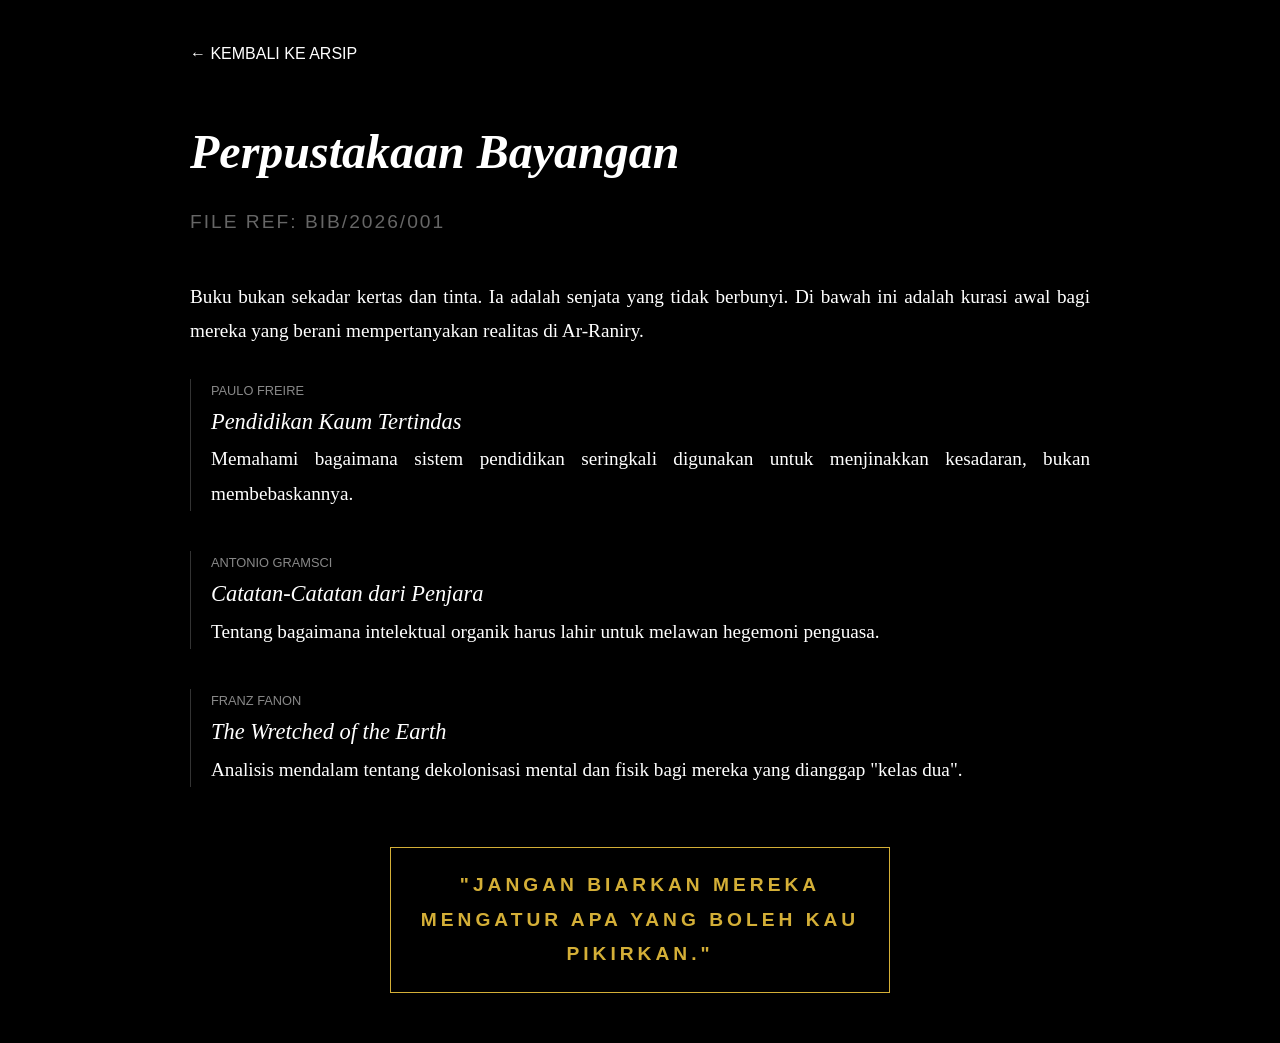
==== archive-literasi.html @ f1e21abf "Create archive-literasi.html" ====
<!DOCTYPE html>
<html lang="id">
<head>
    <meta charset="UTF-8">
    <meta name="viewport" content="width=device-width, initial-scale=1.0">
    <title>BIBLIOTEKA | Perpustakaan Bayangan</title>
    <link rel="stylesheet" href="style.css">
    <style>
        .book-list { margin-top: 30px; }
        .book-item {
            margin-bottom: 40px;
            padding-left: 20px;
            border-left: 1px solid #333;
        }
        .book-title { font-style: italic; font-size: 1.4rem; color: #fff; }
        .book-author { font-family: Arial; font-size: 0.8rem; color: #888; text-transform: uppercase; }
    </style>
</head>
<body>
    <div class="container">
        <header style="border:none; background:none; padding: 40px 0;">
            <a href="index.html" style="color:#fff; text-decoration:none; font-family:Arial;">← KEMBALI KE ARSIP</a>
        </header>

        <main class="text-block">
            <h1 style="font-style: italic; font-size: 3rem; margin-bottom: 10px;">Perpustakaan Bayangan</h1>
            <p style="color: #666; font-family: Arial; letter-spacing: 2px;">FILE REF: BIB/2026/001</p>
            
            <p style="margin-top: 40px;">Buku bukan sekadar kertas dan tinta. Ia adalah senjata yang tidak berbunyi. Di bawah ini adalah kurasi awal bagi mereka yang berani mempertanyakan realitas di Ar-Raniry.</p>

            <div class="book-list">
                <div class="book-item">
                    <p class="book-author">Paulo Freire</p>
                    <p class="book-title">Pendidikan Kaum Tertindas</p>
                    <p>Memahami bagaimana sistem pendidikan seringkali digunakan untuk menjinakkan kesadaran, bukan membebaskannya.</p>
                </div>

                <div class="book-item">
                    <p class="book-author">Antonio Gramsci</p>
                    <p class="book-title">Catatan-Catatan dari Penjara</p>
                    <p>Tentang bagaimana intelektual organik harus lahir untuk melawan hegemoni penguasa.</p>
                </div>

                <div class="book-item">
                    <p class="book-author">Franz Fanon</p>
                    <p class="book-title">The Wretched of the Earth</p>
                    <p>Analisis mendalam tentang dekolonisasi mental dan fisik bagi mereka yang dianggap "kelas dua".</p>
                </div>
            </div>

            <div class="secure-box" style="margin-top: 60px; border-color: #d4af37; color: #d4af37;">
                "JANGAN BIARKAN MEREKA MENGATUR APA YANG BOLEH KAU PIKIRKAN."
            </div>
        </main>
    </div>
</body>
</html>
---- style.css ----
/* --- Global Styles --- */
* {
    margin: 0;
    padding: 0;
    box-sizing: border-box;
}

body {
    font-family: 'Times New Roman', Times, serif;
    background-color: #000000;
    color: #ffffff;
    line-height: 1.8;
    scroll-behavior: smooth;
    -webkit-font-smoothing: antialiased;
}

.container {
    width: 85%;
    max-width: 900px;
    margin: 0 auto;
}

/* --- Navigation --- */
header {
    background: #000000;
    border-bottom: 1px solid #ffffff;
    padding: 20px 0;
    position: sticky;
    top: 0;
    z-index: 1000;
}

nav {
    display: flex;
    justify-content: space-between;
    align-items: center;
}

.logo-container {
    display: flex;
    align-items: center;
    gap: 15px;
}

.main-logo {
    height: 45px;
    filter: invert(1);
}

.logo-text {
    font-weight: bold;
    font-size: 0.9rem;
    letter-spacing: 2px;
    text-transform: uppercase;
    font-family: Arial, sans-serif;
}

.nav-links {
    display: flex;
    list-style: none;
    gap: 25px;
}

.nav-links a {
    text-decoration: none;
    color: #ffffff;
    font-size: 0.8rem;
    letter-spacing: 1px;
    text-transform: uppercase;
    font-family: Arial, sans-serif;
    transition: 0.3s;
}

.nav-links a:hover {
    opacity: 0.6;
}

/* --- Hero Section --- */
.hero {
    padding: 120px 0;
    text-align: center;
    border-bottom: 1px double #444;
}

.hero h1 {
    font-size: 3rem;
    font-weight: normal;
    font-style: italic;
    margin-bottom: 15px;
    letter-spacing: 2px;
}

.hero p {
    font-family: Arial, sans-serif;
    font-size: 0.9rem;
    letter-spacing: 5px;
    text-transform: uppercase;
    color: #888;
}

/* --- Content Sections --- */
.content {
    padding: 100px 0;
}

h2 {
    font-size: 1.6rem;
    text-transform: uppercase;
    letter-spacing: 5px;
    margin-bottom: 60px;
    text-align: center;
    font-family: Arial, sans-serif;
}

.text-block {
    text-align: justify;
    font-size: 1.2rem;
    margin-bottom: 50px;
}

.secure-box {
    border: 1px solid #ffffff;
    padding: 20px;
    text-align: center;
    margin: 40px auto;
    max-width: 500px;
    font-family: Arial, sans-serif;
    font-weight: bold;
    letter-spacing: 4px;
    background: transparent;
}

/* --- Log Aktivitas --- */
.log-item {
    padding: 25px 0;
    border-bottom: 1px solid #222;
    display: flex;
    gap: 40px;
    transition: 0.3s;
}

.log-item.priority {
    border-left: 3px solid #4a0000;
    padding-left: 25px;
    background: rgba(74, 0, 0, 0.1);
}

.date {
    font-family: Arial, sans-serif;
    font-size: 0.8rem;
    min-width: 130px;
    color: #666;
}

/* --- Arsitektur Kartu Arsip Interaktif --- */
.karya-grid {
    display: grid;
    grid-template-columns: 1fr 1fr;
    gap: 40px;
    margin-top: 50px;
    perspective: 1000px; /* Memberikan efek 3D saat kartu berinteraksi */
}

.karya-card {
    position: relative;
    background: linear-gradient(145deg, #0a0a0a, #000000);
    border: 1px solid #222;
    padding: 50px 35px;
    display: flex;
    flex-direction: column;
    text-decoration: none;
    cursor: pointer;
    transition: all 0.5s cubic-bezier(0.23, 1, 0.32, 1);
    overflow: hidden;
}

/* Efek Overlay Glitch Halus saat Hover */
.karya-card::before {
    content: "";
    position: absolute;
    top: 0;
    left: 0;
    width: 100%;
    height: 100%;
    background: repeating-linear-gradient(
        0deg,
        rgba(255, 255, 255, 0.03) 0px,
        rgba(255, 255, 255, 0.03) 1px,
        transparent 1px,
        transparent 2px
    );
    opacity: 0;
    transition: opacity 0.3s;
    pointer-events: none;
}

/* Nomor Seri Latar Belakang yang Bergerak */
.karya-card::after {
    content: "ARCHIVE";
    position: absolute;
    right: -20px;
    bottom: -10px;
    font-size: 5rem;
    font-family: Arial, sans-serif;
    font-weight: 900;
    color: rgba(255, 255, 255, 0.02);
    transform: rotate(-5deg);
    transition: all 0.6s ease;
    z-index: 0;
}

/* State Hover Utama */
.karya-card:hover {
    border-color: #555;
    background: #0d0d0d;
    transform: translateY(-15px) scale(1.02);
    box-shadow: 0 25px 50px rgba(0, 0, 0, 0.9);
}

.karya-card:hover::before {
    opacity: 1;
}

.karya-card:hover::after {
    color: rgba(255, 255, 255, 0.08);
    right: 10px;
    transform: rotate(0deg);
}

/* Tipografi di Dalam Kartu */
.karya-card span {
    position: relative;
    z-index: 2;
    font-family: 'Courier New', Courier, monospace;
    font-size: 0.7rem;
    color: #444;
    letter-spacing: 3px;
    text-transform: uppercase;
    display: block;
    margin-bottom: 15px;
    transition: color 0.3s;
}

.karya-card h3 {
    position: relative;
    z-index: 2;
    font-size: 1.7rem;
    font-weight: normal;
    color: #fff;
    margin-bottom: 20px;
    text-decoration: none;
    line-height: 1.2;
    transition: transform 0.3s;
}

.karya-card:hover h3 {
    transform: translateX(5px);
}

.karya-card p {
    position: relative;
    z-index: 2;
    font-size: 0.95rem;
    color: #777;
    line-height: 1.6;
    margin-bottom: 35px;
    transition: color 0.3s;
}

.karya-card:hover p {
    color: #aaa;
}

/* Tombol Akses Dokumen */
.btn-link {
    position: relative;
    z-index: 2;
    align-self: flex-start;
    padding: 12px 28px;
    font-family: Arial, sans-serif;
    font-size: 0.7rem;
    font-weight: bold;
    color: #fff;
    border: 1px solid #333;
    text-transform: uppercase;
    letter-spacing: 2px;
    transition: all 0.4s;
    background: transparent;
}

.karya-card:hover .btn-link {
    background: #fff;
    color: #000;
    border-color: #fff;
    letter-spacing: 4px; /* Memberikan efek ekspansi saat hover */
}

/* Highlight Khusus Dokumen Merah (Urgensi) */
.karya-card.highlight-urgent {
    border-left: 4px solid #4a0000;
}

.karya-card.highlight-urgent:hover {
    border-left: 4px solid #ff0000;
    box-shadow: -15px 25px 50px rgba(255, 0, 0, 0.05);
}

.karya-card.highlight-urgent .btn-link {
    border-color: #4a0000;
}

.karya-card.highlight-urgent:hover .btn-link {
    background: #ff0000;
    border-color: #ff0000;
    color: #fff;
}

/* Penyesuaian Mobile */
@media (max-width: 768px) {
    .karya-grid {
        grid-template-columns: 1fr;
        gap: 25px;
    }
    .karya-card {
        padding: 40px 25px;
    }
}
/* Gaya Khusus Dokumen Urgen */
.karya-card.highlight-urgent {
    border-left: 5px solid #4a0000;
}

.karya-card.highlight-urgent:hover {
    border-left: 5px solid #ff0000;
    box-shadow: -10px 10px 40px rgba(255, 0, 0, 0.05);
}

.karya-card.highlight-urgent:hover .btn-link {
    background: #ff0000;
    border-color: #ff0000;
    color: #ffffff;
}

/* --- Kontak & Footer --- */
.instruction-box {
    border: 1px solid #ffffff;
    padding: 40px;
    margin: 40px 0;
    line-height: 1.6;
}

.warning-text {
    font-family: Arial, sans-serif;
    font-weight: bold;
    letter-spacing: 2px;
    margin-bottom: 15px;
    display: block;
}

.protocol ul {
    list-style-type: square;
    padding-left: 20px;
    margin-top: 20px;
}

.motto {
    margin-top: 80px;
    font-size: 1.3rem;
    text-align: center;
    font-style: italic;
    color: #666;
}

footer {
    padding: 80px 0;
    border-top: 1px solid #222;
    text-align: center;
    font-family: Arial, sans-serif;
    font-size: 0.7rem;
    color: #444;
    letter-spacing: 2px;
}

/* --- Mobile View --- */
@media (max-width: 768px) {
    .container { width: 90%; }
    .karya-grid { grid-template-columns: 1fr; }
    .log-item { flex-direction: column; gap: 10px; }
    .hero h1 { font-size: 2rem; }
    nav { flex-direction: column; gap: 25px; }
    .logo-text { font-size: 0.7rem; text-align: center; }
    .secure-box { width: 100%; letter-spacing: 2px; }
}
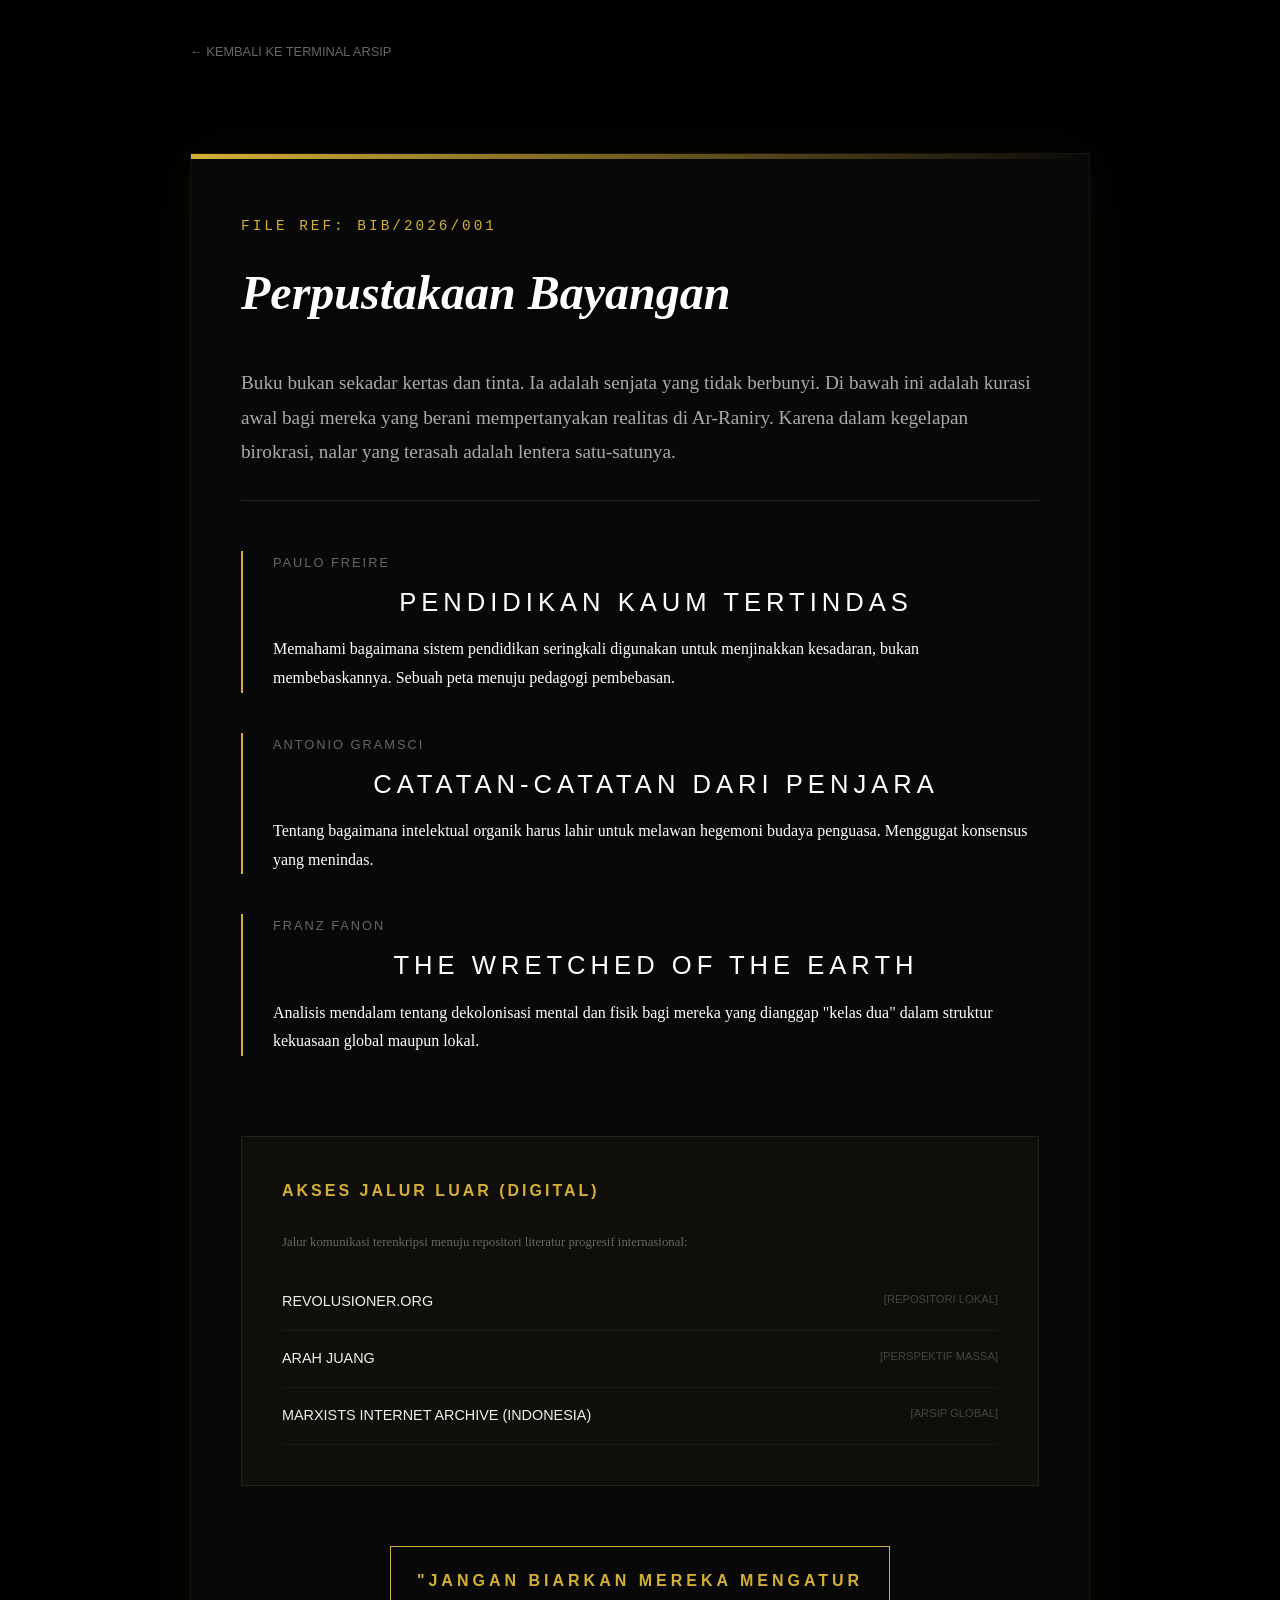
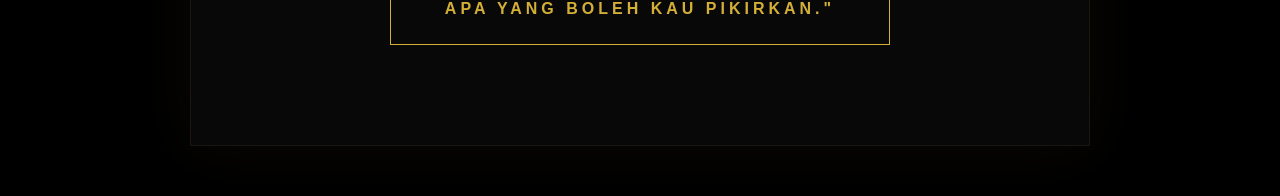
==== commit 4a27c18e: "Update archive-literasi.html" ====
--- a/archive-literasi.html
+++ b/archive-literasi.html
@@ -3,55 +3,203 @@
 <head>
     <meta charset="UTF-8">
     <meta name="viewport" content="width=device-width, initial-scale=1.0">
-    <title>BIBLIOTEKA | Perpustakaan Bayangan</title>
+    <title>BIBLIOTEKA | Perpustakaan Bayangan PARI</title>
     <link rel="stylesheet" href="style.css">
     <style>
-        .book-list { margin-top: 30px; }
-        .book-item {
-            margin-bottom: 40px;
-            padding-left: 20px;
-            border-left: 1px solid #333;
-        }
-        .book-title { font-style: italic; font-size: 1.4rem; color: #fff; }
-        .book-author { font-family: Arial; font-size: 0.8rem; color: #888; text-transform: uppercase; }
+        /* Estetika Perpustakaan Bayangan */
+        .biblioteka-container {
+            background-color: #080808;
+            border: 1px solid #1a1510;
+            padding: 60px 50px;
+            margin: 50px auto;
+            max-width: 900px;
+            box-shadow: 0 0 60px rgba(212, 175, 55, 0.05);
+            position: relative;
+        }
+
+        .biblioteka-container::before {
+            content: "";
+            position: absolute;
+            top: 0; left: 0; width: 100%; height: 5px;
+            background: linear-gradient(90deg, #d4af37, transparent);
+        }
+
+        .ref-code {
+            font-family: 'Courier New', Courier, monospace;
+            color: #d4af37;
+            letter-spacing: 3px;
+            font-size: 0.9rem;
+            margin-bottom: 10px;
+            display: block;
+        }
+
+        h1.gold-title {
+            font-family: 'Times New Roman', serif;
+            font-size: 3rem;
+            font-style: italic;
+            color: #fff;
+            margin-bottom: 30px;
+            text-shadow: 2px 2px 4px rgba(0,0,0,0.5);
+        }
+
+        .intro-text {
+            font-size: 1.2rem;
+            color: #aaa;
+            line-height: 1.8;
+            margin-bottom: 50px;
+            border-bottom: 1px solid #222;
+            padding-bottom: 30px;
+        }
+
+        /* Daftar Buku */
+        .book-grid {
+            display: grid;
+            grid-template-columns: 1fr;
+            gap: 40px;
+            margin-bottom: 60px;
+        }
+
+        .book-entry {
+            padding-left: 30px;
+            border-left: 2px solid #d4af37;
+            transition: 0.3s;
+        }
+
+        .book-entry:hover {
+            border-left: 2px solid #fff;
+            transform: translateX(10px);
+        }
+
+        .author {
+            font-family: Arial, sans-serif;
+            font-size: 0.8rem;
+            text-transform: uppercase;
+            letter-spacing: 2px;
+            color: #666;
+            margin-bottom: 5px;
+        }
+
+        .book-title {
+            font-size: 1.6rem;
+            color: #fff;
+            margin-bottom: 10px;
+            font-weight: normal;
+        }
+
+        /* Seksi Tautan Eksternal */
+        .external-links {
+            background: rgba(212, 175, 55, 0.03);
+            border: 1px solid #222;
+            padding: 40px;
+            margin-top: 80px;
+        }
+
+        .external-links h3 {
+            font-family: Arial, sans-serif;
+            font-size: 1rem;
+            letter-spacing: 3px;
+            text-transform: uppercase;
+            margin-bottom: 25px;
+            color: #d4af37;
+        }
+
+        .link-item {
+            display: block;
+            color: #eee;
+            text-decoration: none;
+            padding: 15px 0;
+            border-bottom: 1px solid #1a1a1a;
+            font-family: Arial, sans-serif;
+            font-size: 0.9rem;
+            transition: 0.3s;
+        }
+
+        .link-item:hover {
+            color: #d4af37;
+            padding-left: 15px;
+        }
+
+        .link-item span {
+            float: right;
+            color: #444;
+            font-size: 0.7rem;
+        }
+
+        .back-btn {
+            display: inline-block;
+            margin: 40px 0;
+            color: #666;
+            text-decoration: none;
+            font-family: Arial;
+            font-size: 0.8rem;
+            transition: 0.3s;
+        }
+
+        .back-btn:hover { color: #fff; }
+
+        @media (max-width: 768px) {
+            .biblioteka-container { padding: 30px 20px; }
+            h1.gold-title { font-size: 2rem; }
+        }
     </style>
 </head>
 <body>
+
     <div class="container">
-        <header style="border:none; background:none; padding: 40px 0;">
-            <a href="index.html" style="color:#fff; text-decoration:none; font-family:Arial;">← KEMBALI KE ARSIP</a>
-        </header>
-
-        <main class="text-block">
-            <h1 style="font-style: italic; font-size: 3rem; margin-bottom: 10px;">Perpustakaan Bayangan</h1>
-            <p style="color: #666; font-family: Arial; letter-spacing: 2px;">FILE REF: BIB/2026/001</p>
-            
-            <p style="margin-top: 40px;">Buku bukan sekadar kertas dan tinta. Ia adalah senjata yang tidak berbunyi. Di bawah ini adalah kurasi awal bagi mereka yang berani mempertanyakan realitas di Ar-Raniry.</p>
-
-            <div class="book-list">
-                <div class="book-item">
-                    <p class="book-author">Paulo Freire</p>
-                    <p class="book-title">Pendidikan Kaum Tertindas</p>
-                    <p>Memahami bagaimana sistem pendidikan seringkali digunakan untuk menjinakkan kesadaran, bukan membebaskannya.</p>
+        <a href="index.html" class="back-btn">← KEMBALI KE TERMINAL ARSIP</a>
+
+        <main class="biblioteka-container">
+            <span class="ref-code">FILE REF: BIB/2026/001</span>
+            <h1 class="gold-title">Perpustakaan Bayangan</h1>
+
+            <p class="intro-text">
+                Buku bukan sekadar kertas dan tinta. Ia adalah senjata yang tidak berbunyi. Di bawah ini adalah kurasi awal bagi mereka yang berani mempertanyakan realitas di Ar-Raniry. Karena dalam kegelapan birokrasi, nalar yang terasah adalah lentera satu-satunya.
+            </p>
+
+            <div class="book-grid">
+                <div class="book-entry">
+                    <p class="author">Paulo Freire</p>
+                    <h2 class="book-title">Pendidikan Kaum Tertindas</h2>
+                    <p>Memahami bagaimana sistem pendidikan seringkali digunakan untuk menjinakkan kesadaran, bukan membebaskannya. Sebuah peta menuju pedagogi pembebasan.</p>
                 </div>
 
-                <div class="book-item">
-                    <p class="book-author">Antonio Gramsci</p>
-                    <p class="book-title">Catatan-Catatan dari Penjara</p>
-                    <p>Tentang bagaimana intelektual organik harus lahir untuk melawan hegemoni penguasa.</p>
+                <div class="book-entry">
+                    <p class="author">Antonio Gramsci</p>
+                    <h2 class="book-title">Catatan-Catatan dari Penjara</h2>
+                    <p>Tentang bagaimana intelektual organik harus lahir untuk melawan hegemoni budaya penguasa. Menggugat konsensus yang menindas.</p>
                 </div>
 
-                <div class="book-item">
-                    <p class="book-author">Franz Fanon</p>
-                    <p class="book-title">The Wretched of the Earth</p>
-                    <p>Analisis mendalam tentang dekolonisasi mental dan fisik bagi mereka yang dianggap "kelas dua".</p>
+                <div class="book-entry">
+                    <p class="author">Franz Fanon</p>
+                    <h2 class="book-title">The Wretched of the Earth</h2>
+                    <p>Analisis mendalam tentang dekolonisasi mental dan fisik bagi mereka yang dianggap "kelas dua" dalam struktur kekuasaan global maupun lokal.</p>
                 </div>
             </div>
+
+            <section class="external-links">
+                <h3>Akses Jalur Luar (Digital)</h3>
+                <p style="font-size: 0.8rem; color: #666; margin-bottom: 20px;">
+                    Jalur komunikasi terenkripsi menuju repositori literatur progresif internasional:
+                </p>
+                
+                <a href="https://revolusioner.org/" target="_blank" class="link-item">
+                    REVOLUSIONER.ORG <span>[REPOSITORI LOKAL]</span>
+                </a>
+                
+                <a href="https://www.arahjuang.com/" target="_blank" class="link-item">
+                    ARAH JUANG <span>[PERSPEKTIF MASSA]</span>
+                </a>
+                
+                <a href="https://www.marxists.org/indonesia/" target="_blank" class="link-item">
+                    MARXISTS INTERNET ARCHIVE (INDONESIA) <span>[ARSIP GLOBAL]</span>
+                </a>
+            </section>
 
             <div class="secure-box" style="margin-top: 60px; border-color: #d4af37; color: #d4af37;">
                 "JANGAN BIARKAN MEREKA MENGATUR APA YANG BOLEH KAU PIKIRKAN."
             </div>
         </main>
     </div>
+
 </body>
 </html>
--- a/style.css
+++ b/style.css
@@ -391,3 +391,40 @@
     .logo-text { font-size: 0.7rem; text-align: center; }
     .secure-box { width: 100%; letter-spacing: 2px; }
 }
+/* Gaya Khusus: Protokol Nalar Otonom (Efek Jaringan) */
+.karya-card.autonomous-net {
+    border: 1px dashed #444;
+}
+
+.karya-card.autonomous-net::before {
+    content: "";
+    position: absolute;
+    top: 0; left: 0; width: 100%; height: 100%;
+    background-image: radial-gradient(#222 1px, transparent 1px);
+    background-size: 15px 15px;
+    opacity: 0.3;
+    z-index: 0;
+}
+
+.karya-card.autonomous-net:hover {
+    border: 1px dashed #fff;
+}
+
+.karya-card.autonomous-net::after {
+    content: "NETWORK";
+}
+
+/* Gaya Khusus: Perpustakaan Bayangan (Efek Klasik/Sepia) */
+.karya-card.biblioteka-style:hover {
+    background: linear-gradient(to bottom, #0a0a0a, #1a1510);
+    border-color: #d4af37; /* Warna emas redup */
+}
+
+.karya-card.biblioteka-style:hover h3 {
+    color: #d4af37;
+    text-decoration-color: #d4af37;
+}
+
+.karya-card.biblioteka-style::after {
+    content: "READ";
+}
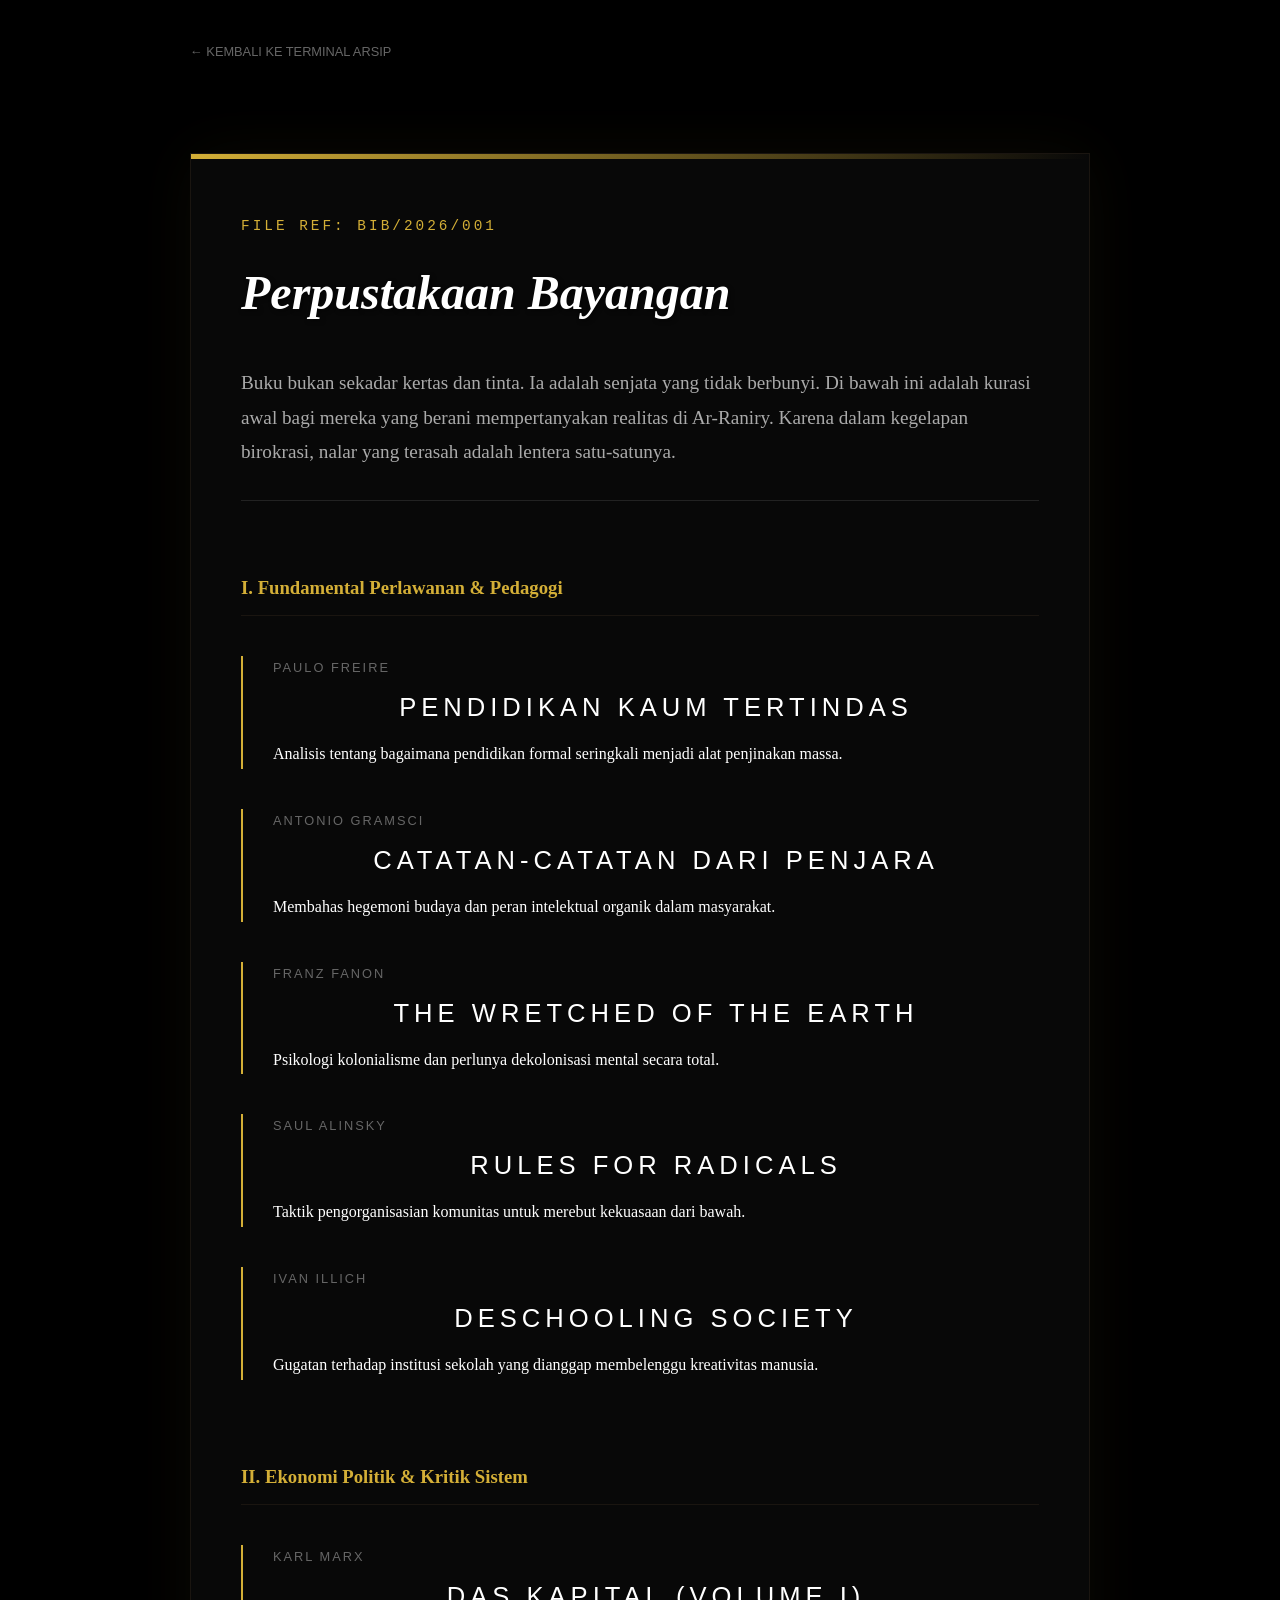
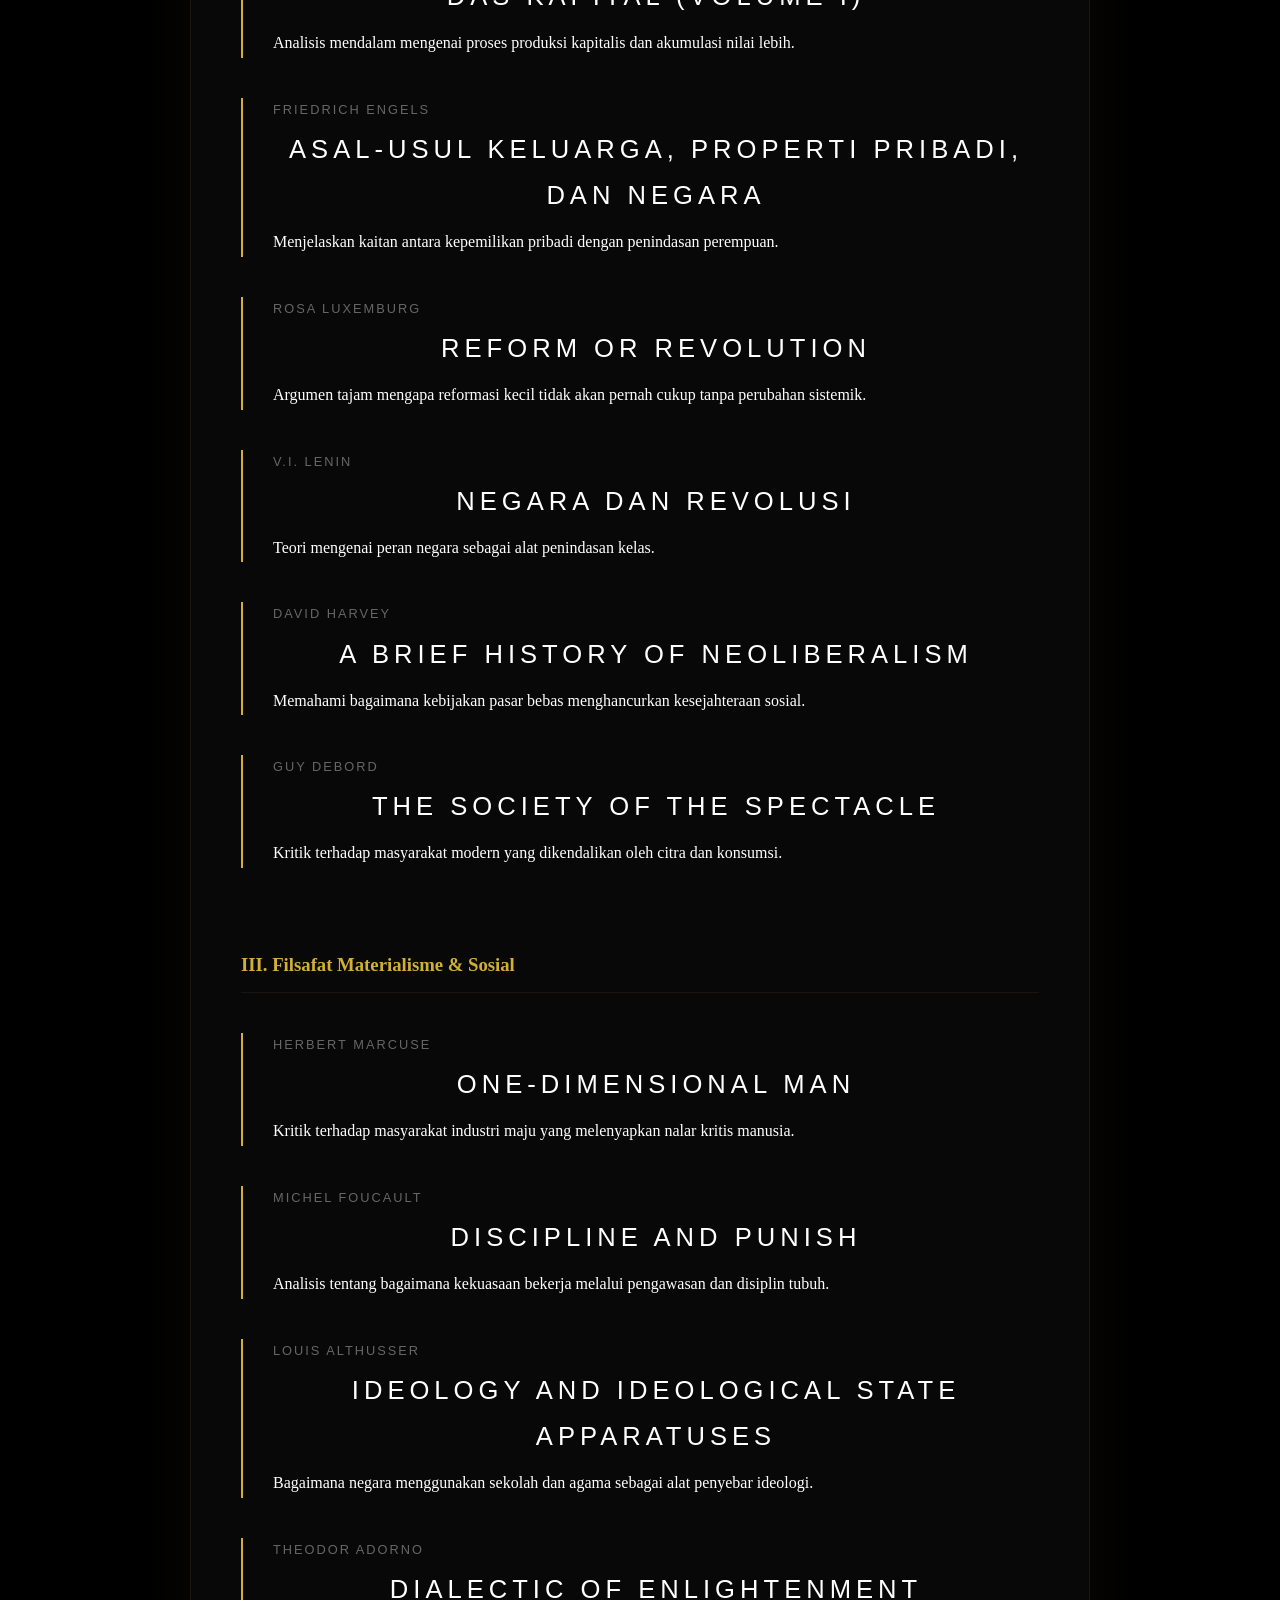
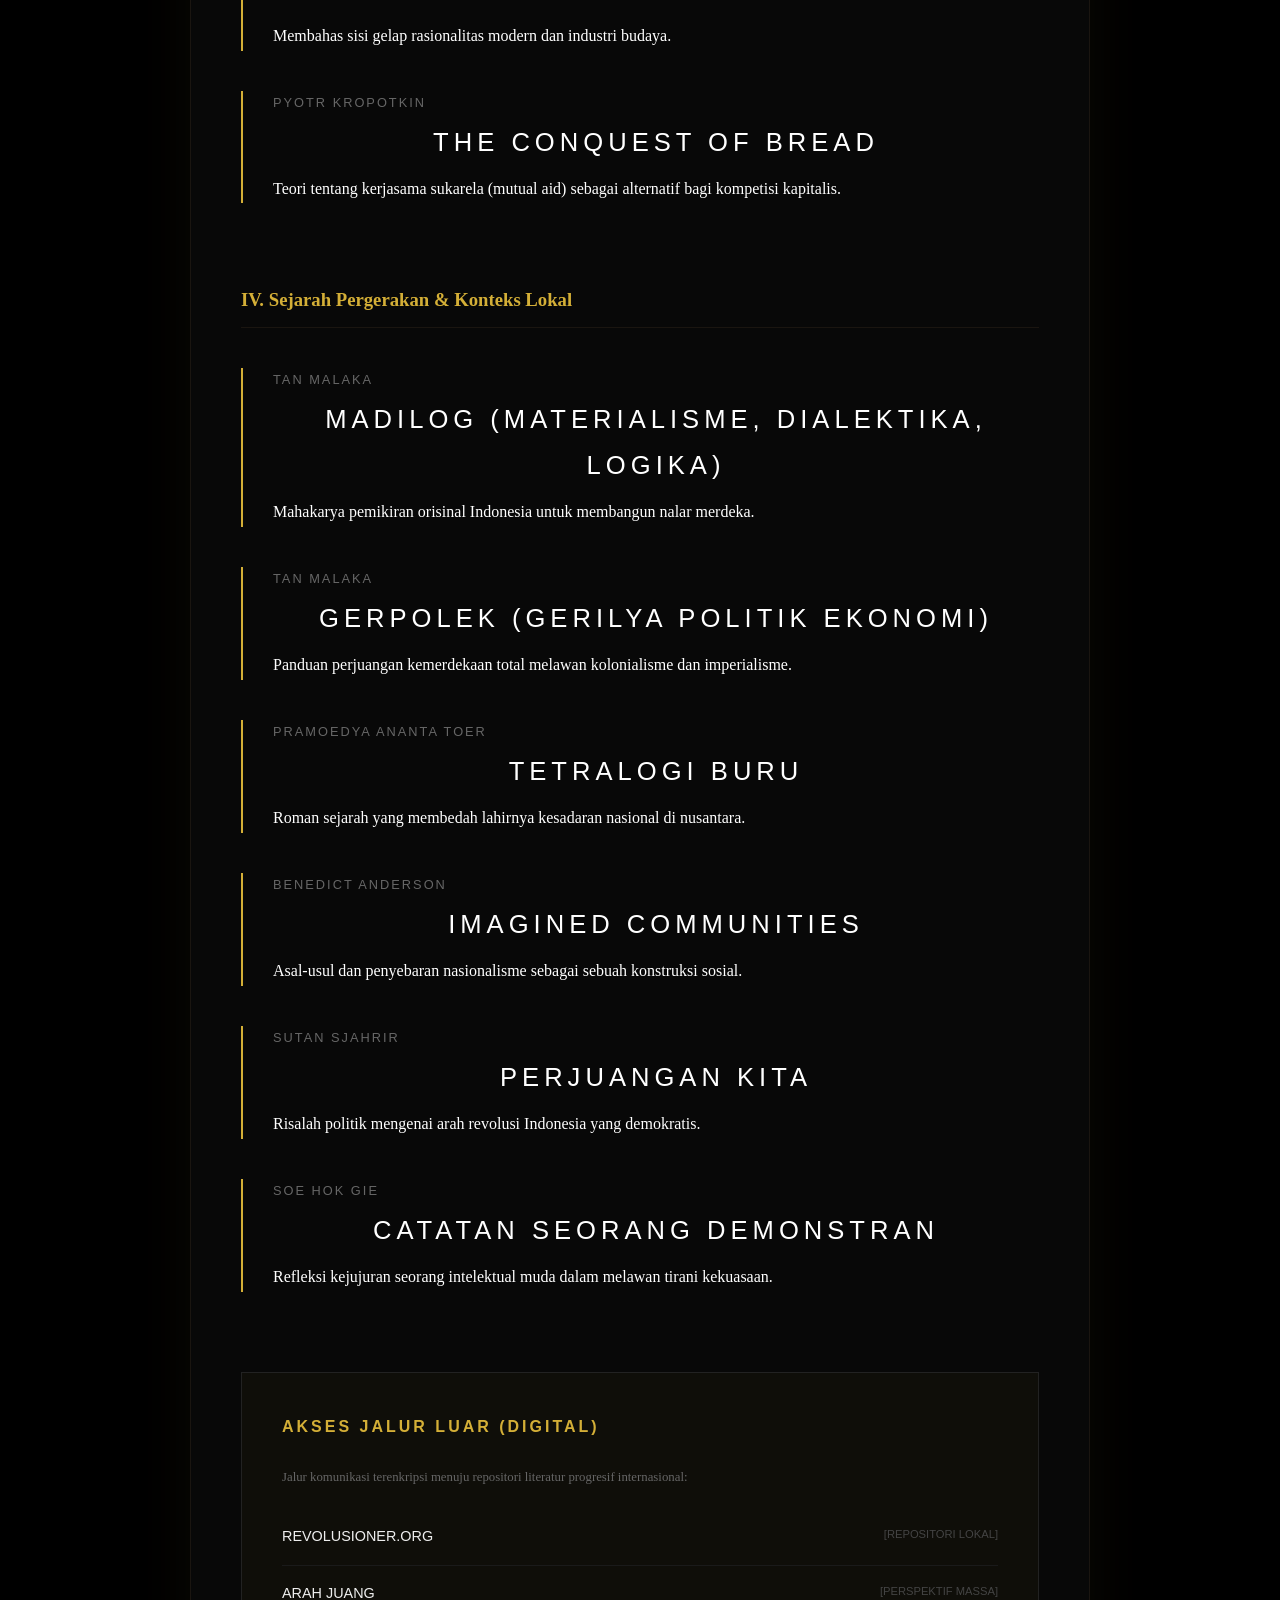
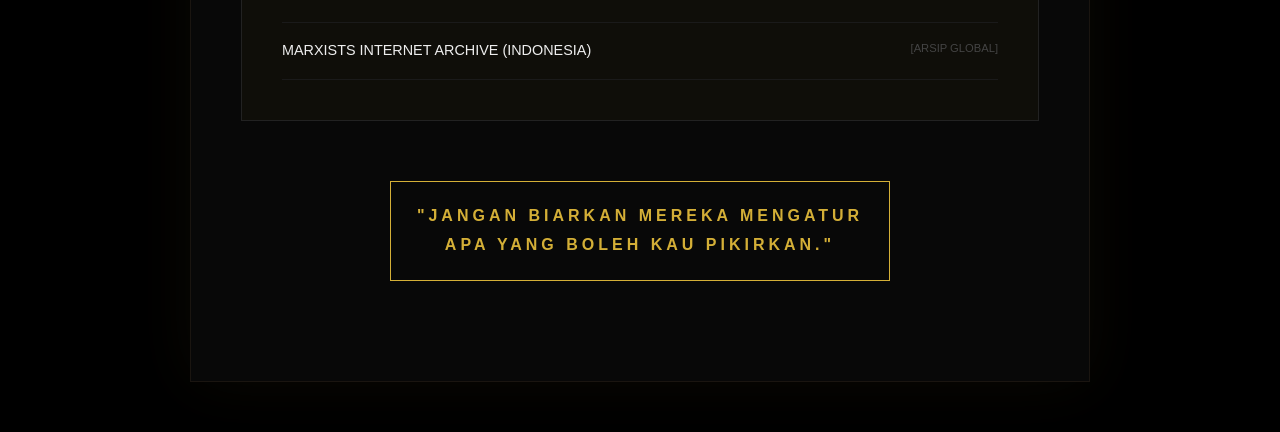
==== commit 9b24f4c0: "Update archive-literasi.html" ====
--- a/archive-literasi.html
+++ b/archive-literasi.html
@@ -156,25 +156,147 @@
                 Buku bukan sekadar kertas dan tinta. Ia adalah senjata yang tidak berbunyi. Di bawah ini adalah kurasi awal bagi mereka yang berani mempertanyakan realitas di Ar-Raniry. Karena dalam kegelapan birokrasi, nalar yang terasah adalah lentera satu-satunya.
             </p>
 
-            <div class="book-grid">
-                <div class="book-entry">
-                    <p class="author">Paulo Freire</p>
-                    <h2 class="book-title">Pendidikan Kaum Tertindas</h2>
-                    <p>Memahami bagaimana sistem pendidikan seringkali digunakan untuk menjinakkan kesadaran, bukan membebaskannya. Sebuah peta menuju pedagogi pembebasan.</p>
-                </div>
-
-                <div class="book-entry">
-                    <p class="author">Antonio Gramsci</p>
-                    <h2 class="book-title">Catatan-Catatan dari Penjara</h2>
-                    <p>Tentang bagaimana intelektual organik harus lahir untuk melawan hegemoni budaya penguasa. Menggugat konsensus yang menindas.</p>
-                </div>
-
-                <div class="book-entry">
-                    <p class="author">Franz Fanon</p>
-                    <h2 class="book-title">The Wretched of the Earth</h2>
-                    <p>Analisis mendalam tentang dekolonisasi mental dan fisik bagi mereka yang dianggap "kelas dua" dalam struktur kekuasaan global maupun lokal.</p>
-                </div>
-            </div>
+           <div class="book-grid">
+    <h3 style="color: #d4af37; border-bottom: 1px solid #1a1510; padding-bottom: 10px; margin-top: 20px;">I. Fundamental Perlawanan & Pedagogi</h3>
+    
+    <div class="book-entry">
+        <p class="author">Paulo Freire</p>
+        <h2 class="book-title">Pendidikan Kaum Tertindas</h2>
+        <p>Analisis tentang bagaimana pendidikan formal seringkali menjadi alat penjinakan massa.</p>
+    </div>
+
+    <div class="book-entry">
+        <p class="author">Antonio Gramsci</p>
+        <h2 class="book-title">Catatan-Catatan dari Penjara</h2>
+        <p>Membahas hegemoni budaya dan peran intelektual organik dalam masyarakat.</p>
+    </div>
+
+    <div class="book-entry">
+        <p class="author">Franz Fanon</p>
+        <h2 class="book-title">The Wretched of the Earth</h2>
+        <p>Psikologi kolonialisme dan perlunya dekolonisasi mental secara total.</p>
+    </div>
+
+    <div class="book-entry">
+        <p class="author">Saul Alinsky</p>
+        <h2 class="book-title">Rules for Radicals</h2>
+        <p>Taktik pengorganisasian komunitas untuk merebut kekuasaan dari bawah.</p>
+    </div>
+
+    <div class="book-entry">
+        <p class="author">Ivan Illich</p>
+        <h2 class="book-title">Deschooling Society</h2>
+        <p>Gugatan terhadap institusi sekolah yang dianggap membelenggu kreativitas manusia.</p>
+    </div>
+
+    <h3 style="color: #d4af37; border-bottom: 1px solid #1a1510; padding-bottom: 10px; margin-top: 40px;">II. Ekonomi Politik & Kritik Sistem</h3>
+
+    <div class="book-entry">
+        <p class="author">Karl Marx</p>
+        <h2 class="book-title">Das Kapital (Volume I)</h2>
+        <p>Analisis mendalam mengenai proses produksi kapitalis dan akumulasi nilai lebih.</p>
+    </div>
+
+    <div class="book-entry">
+        <p class="author">Friedrich Engels</p>
+        <h2 class="book-title">Asal-usul Keluarga, Properti Pribadi, dan Negara</h2>
+        <p>Menjelaskan kaitan antara kepemilikan pribadi dengan penindasan perempuan.</p>
+    </div>
+
+    <div class="book-entry">
+        <p class="author">Rosa Luxemburg</p>
+        <h2 class="book-title">Reform or Revolution</h2>
+        <p>Argumen tajam mengapa reformasi kecil tidak akan pernah cukup tanpa perubahan sistemik.</p>
+    </div>
+
+    <div class="book-entry">
+        <p class="author">V.I. Lenin</p>
+        <h2 class="book-title">Negara dan Revolusi</h2>
+        <p>Teori mengenai peran negara sebagai alat penindasan kelas.</p>
+    </div>
+
+    <div class="book-entry">
+        <p class="author">David Harvey</p>
+        <h2 class="book-title">A Brief History of Neoliberalism</h2>
+        <p>Memahami bagaimana kebijakan pasar bebas menghancurkan kesejahteraan sosial.</p>
+    </div>
+
+    <div class="book-entry">
+        <p class="author">Guy Debord</p>
+        <h2 class="book-title">The Society of the Spectacle</h2>
+        <p>Kritik terhadap masyarakat modern yang dikendalikan oleh citra dan konsumsi.</p>
+    </div>
+
+    <h3 style="color: #d4af37; border-bottom: 1px solid #1a1510; padding-bottom: 10px; margin-top: 40px;">III. Filsafat Materialisme & Sosial</h3>
+
+    <div class="book-entry">
+        <p class="author">Herbert Marcuse</p>
+        <h2 class="book-title">One-Dimensional Man</h2>
+        <p>Kritik terhadap masyarakat industri maju yang melenyapkan nalar kritis manusia.</p>
+    </div>
+
+    <div class="book-entry">
+        <p class="author">Michel Foucault</p>
+        <h2 class="book-title">Discipline and Punish</h2>
+        <p>Analisis tentang bagaimana kekuasaan bekerja melalui pengawasan dan disiplin tubuh.</p>
+    </div>
+
+    <div class="book-entry">
+        <p class="author">Louis Althusser</p>
+        <h2 class="book-title">Ideology and Ideological State Apparatuses</h2>
+        <p>Bagaimana negara menggunakan sekolah dan agama sebagai alat penyebar ideologi.</p>
+    </div>
+
+    <div class="book-entry">
+        <p class="author">Theodor Adorno</p>
+        <h2 class="book-title">Dialectic of Enlightenment</h2>
+        <p>Membahas sisi gelap rasionalitas modern dan industri budaya.</p>
+    </div>
+
+    <div class="book-entry">
+        <p class="author">Pyotr Kropotkin</p>
+        <h2 class="book-title">The Conquest of Bread</h2>
+        <p>Teori tentang kerjasama sukarela (mutual aid) sebagai alternatif bagi kompetisi kapitalis.</p>
+    </div>
+
+    <h3 style="color: #d4af37; border-bottom: 1px solid #1a1510; padding-bottom: 10px; margin-top: 40px;">IV. Sejarah Pergerakan & Konteks Lokal</h3>
+
+    <div class="book-entry">
+        <p class="author">Tan Malaka</p>
+        <h2 class="book-title">Madilog (Materialisme, Dialektika, Logika)</h2>
+        <p>Mahakarya pemikiran orisinal Indonesia untuk membangun nalar merdeka.</p>
+    </div>
+
+    <div class="book-entry">
+        <p class="author">Tan Malaka</p>
+        <h2 class="book-title">Gerpolek (Gerilya Politik Ekonomi)</h2>
+        <p>Panduan perjuangan kemerdekaan total melawan kolonialisme dan imperialisme.</p>
+    </div>
+
+    <div class="book-entry">
+        <p class="author">Pramoedya Ananta Toer</p>
+        <h2 class="book-title">Tetralogi Buru</h2>
+        <p>Roman sejarah yang membedah lahirnya kesadaran nasional di nusantara.</p>
+    </div>
+
+    <div class="book-entry">
+        <p class="author">Benedict Anderson</p>
+        <h2 class="book-title">Imagined Communities</h2>
+        <p>Asal-usul dan penyebaran nasionalisme sebagai sebuah konstruksi sosial.</p>
+    </div>
+
+    <div class="book-entry">
+        <p class="author">Sutan Sjahrir</p>
+        <h2 class="book-title">Perjuangan Kita</h2>
+        <p>Risalah politik mengenai arah revolusi Indonesia yang demokratis.</p>
+    </div>
+
+    <div class="book-entry">
+        <p class="author">Soe Hok Gie</p>
+        <h2 class="book-title">Catatan Seorang Demonstran</h2>
+        <p>Refleksi kejujuran seorang intelektual muda dalam melawan tirani kekuasaan.</p>
+    </div>
+</div>
 
             <section class="external-links">
                 <h3>Akses Jalur Luar (Digital)</h3>
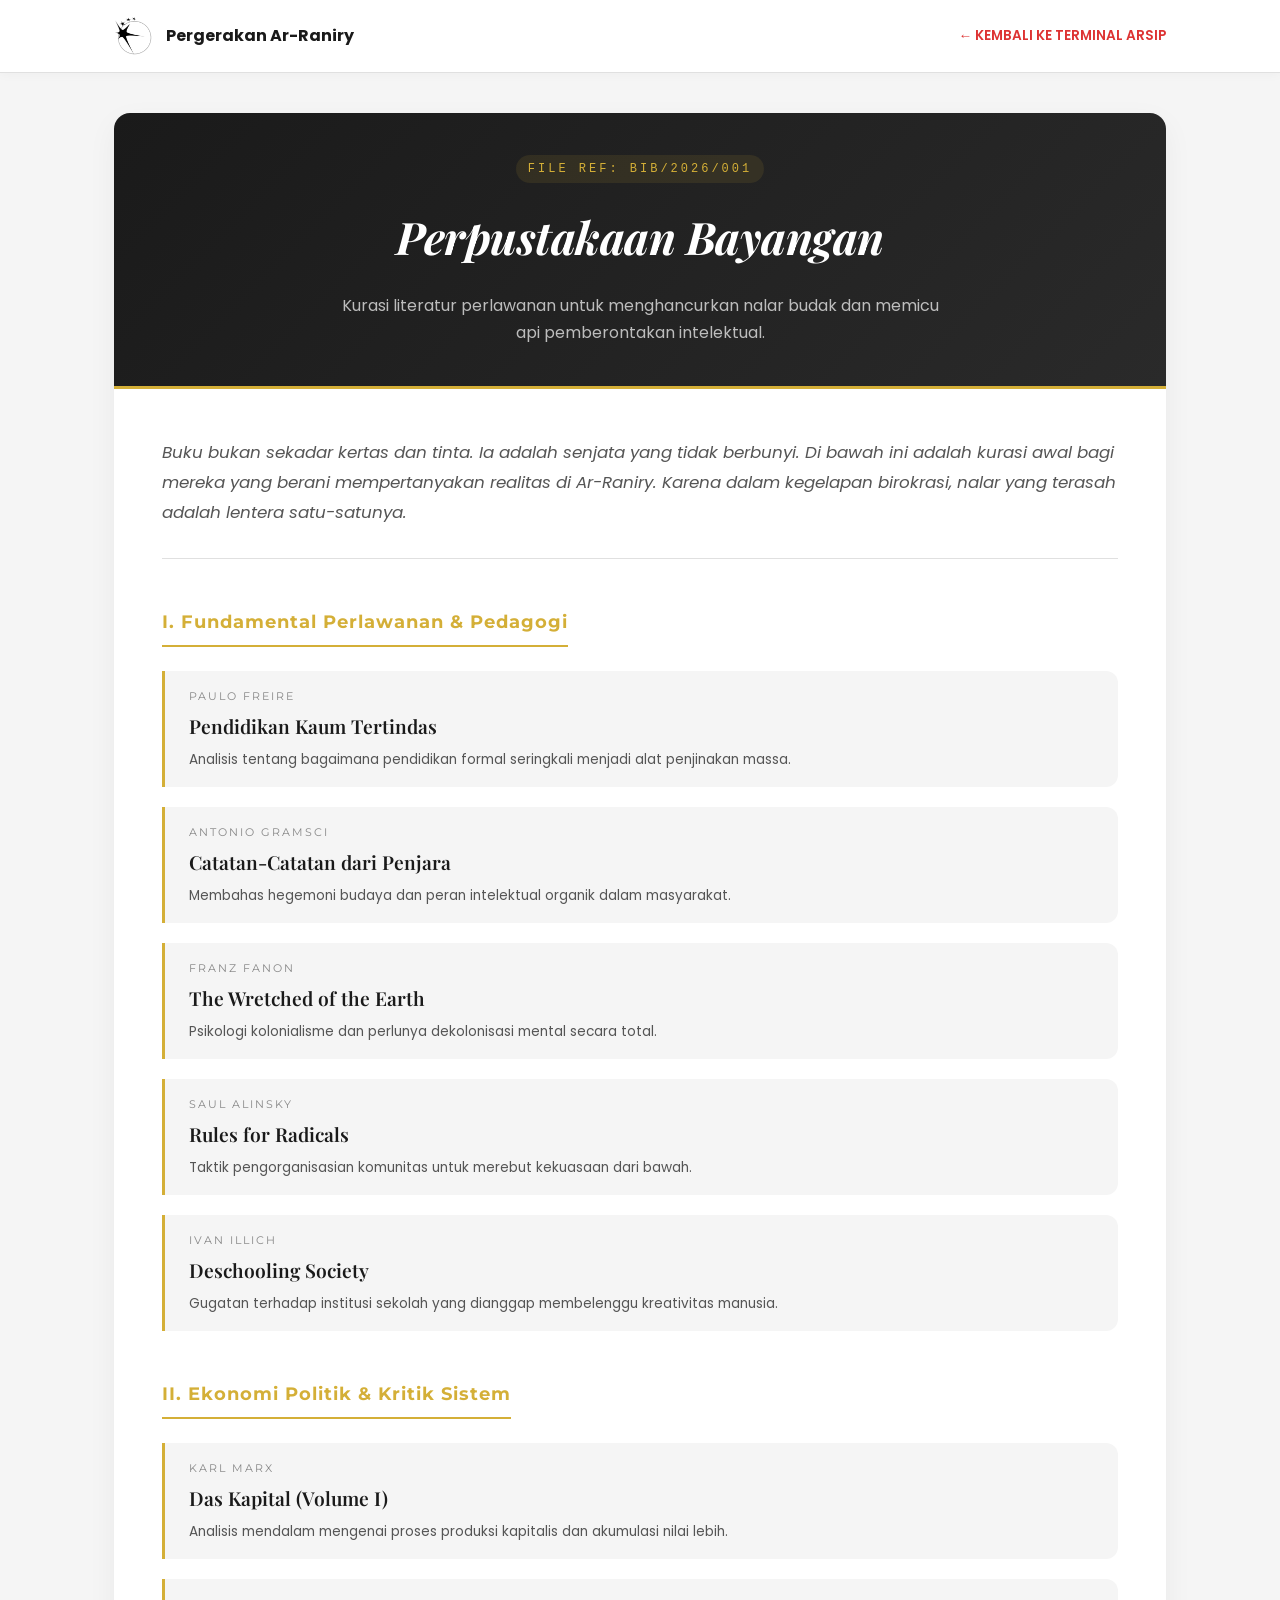
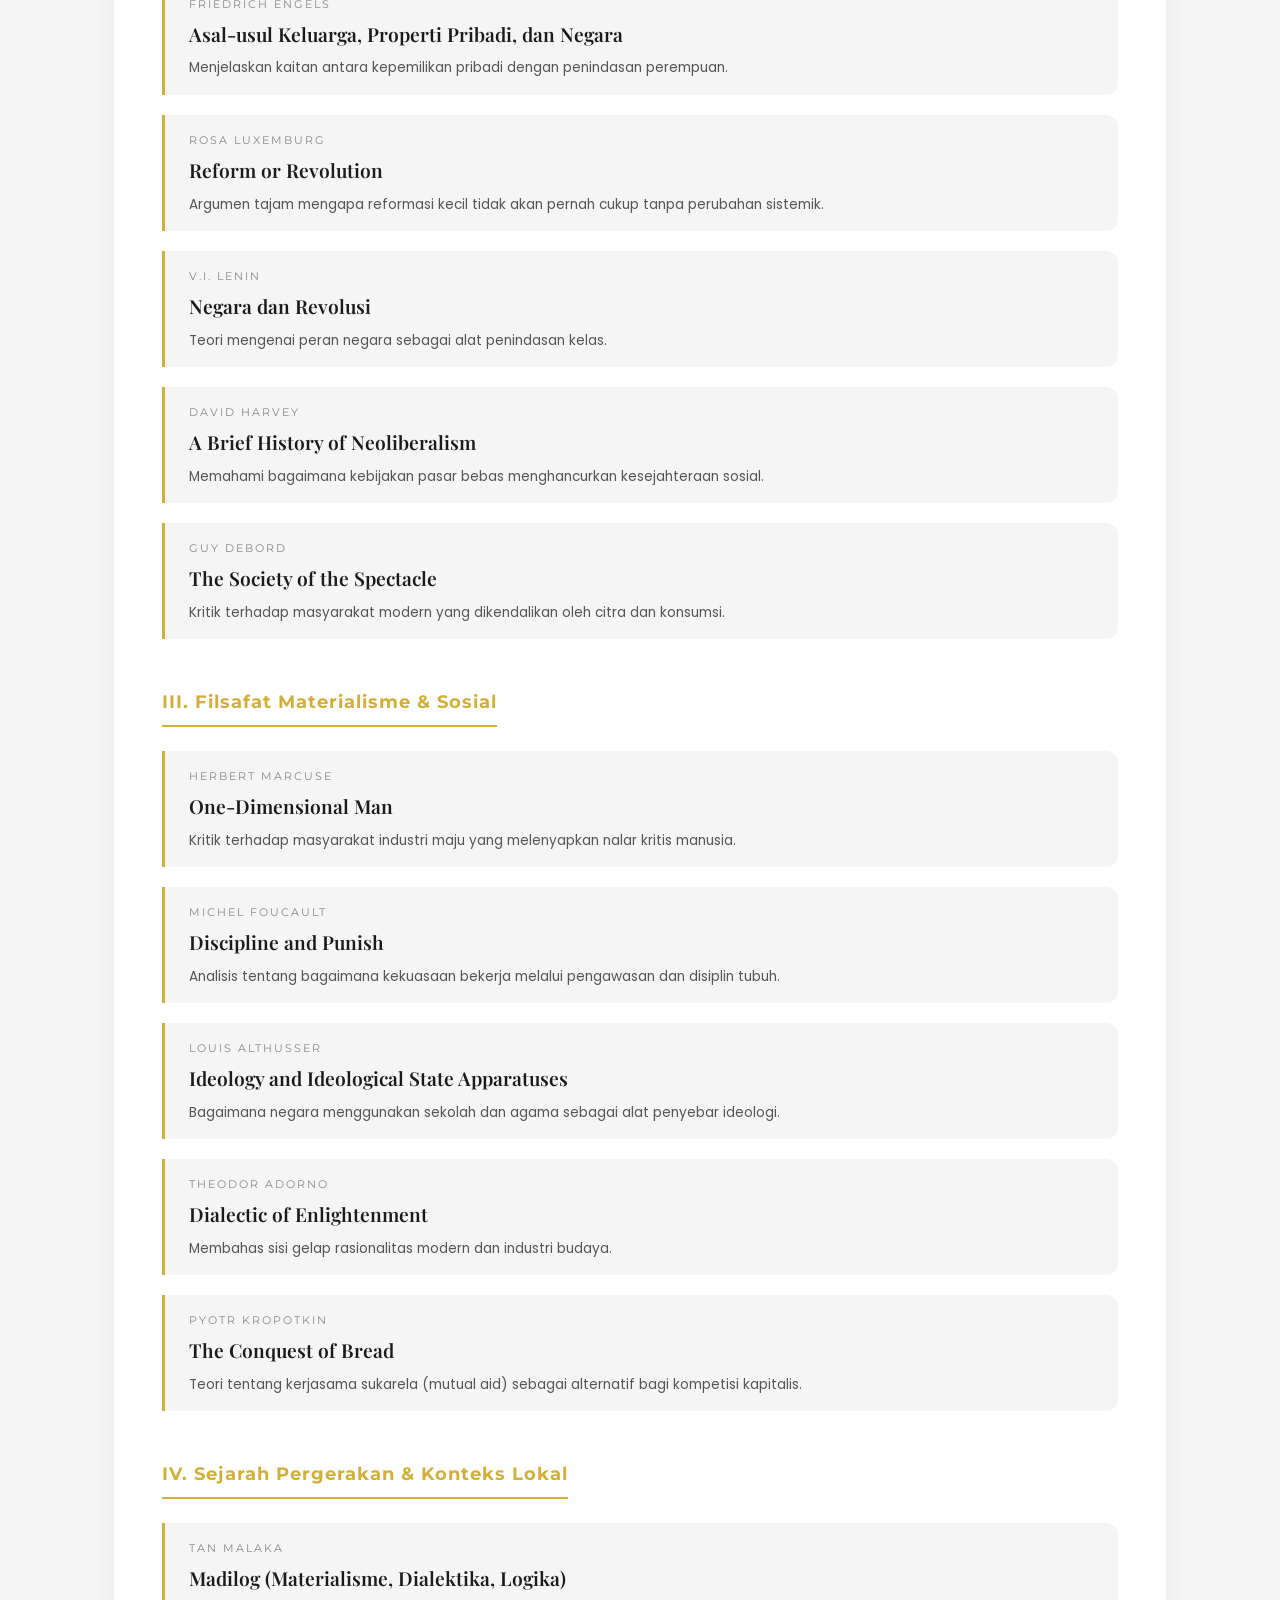
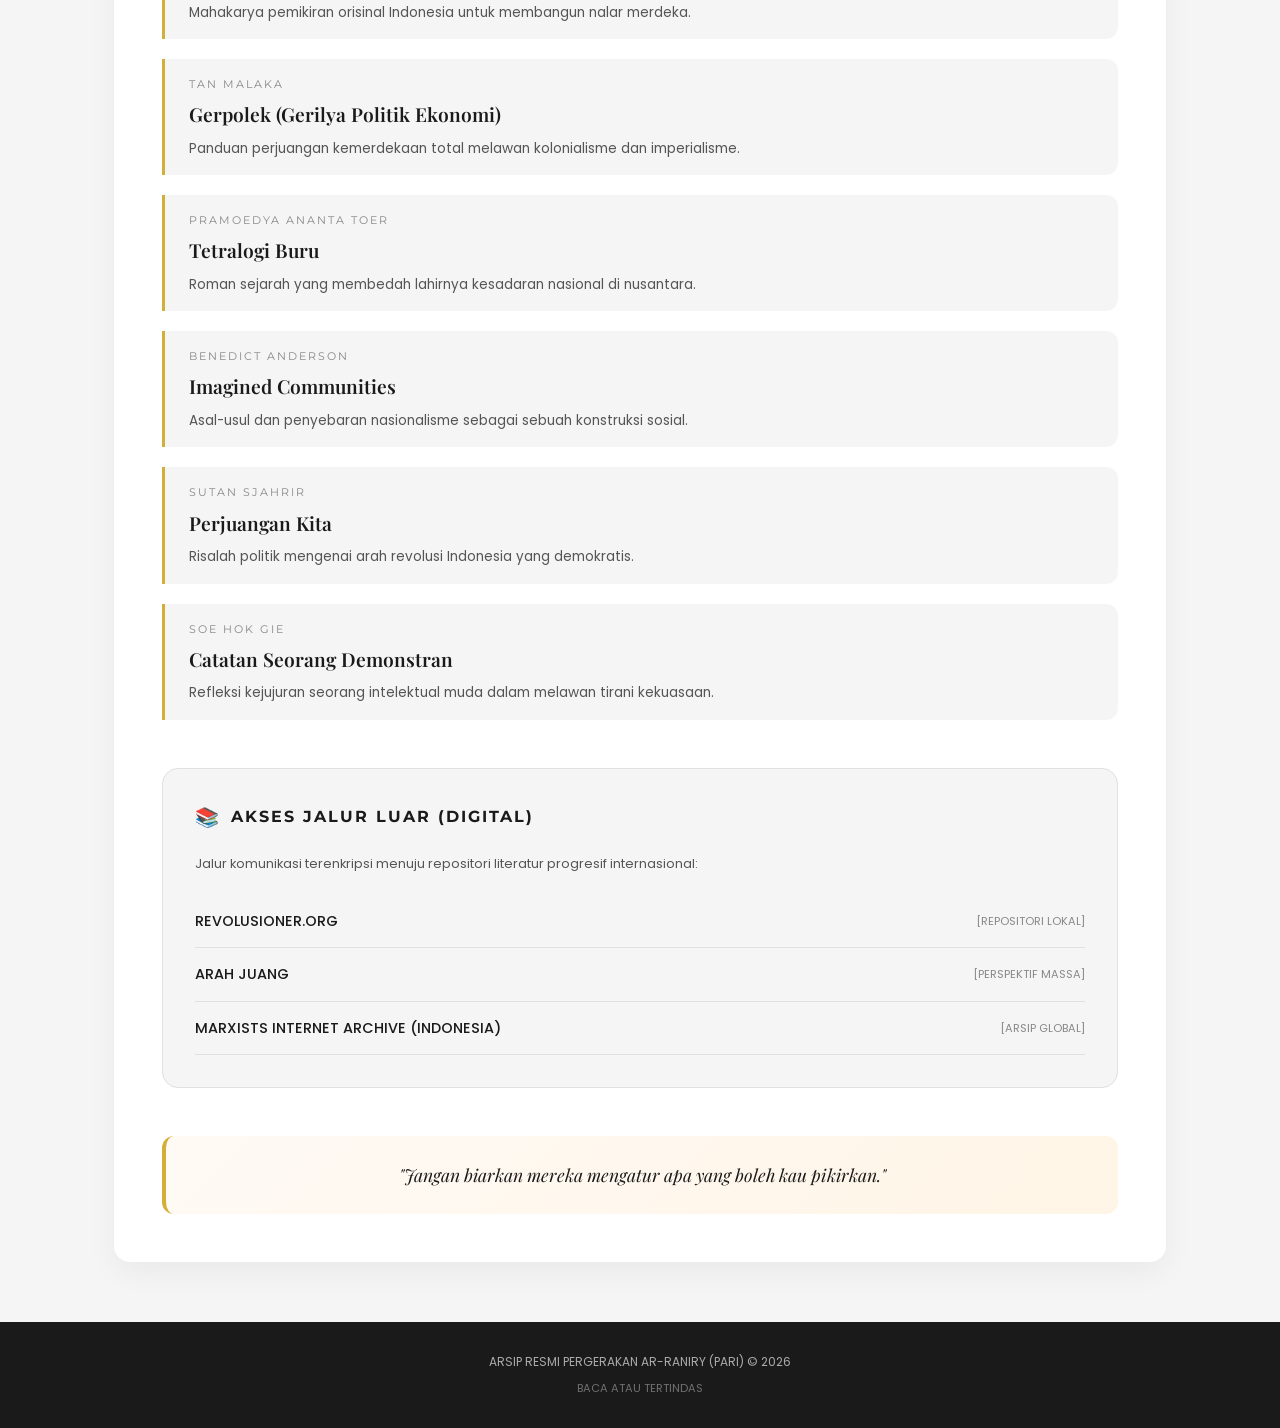
==== commit a91250b2: "Update archive-literasi.html" ====
--- a/archive-literasi.html
+++ b/archive-literasi.html
@@ -4,324 +4,551 @@
     <meta charset="UTF-8">
     <meta name="viewport" content="width=device-width, initial-scale=1.0">
     <title>BIBLIOTEKA | Perpustakaan Bayangan PARI</title>
+    <link rel="icon" type="image/png" href="LOGO_PARI.png">
     <link rel="stylesheet" href="style.css">
+    <link href="https://fonts.googleapis.com/css2?family=Montserrat:wght@400;500;600;700;800&family=Poppins:wght@400;500;600;700&family=Playfair+Display:ital,wght@0,400;0,600;1,400&display=swap" rel="stylesheet">
     <style>
-        /* Estetika Perpustakaan Bayangan */
-        .biblioteka-container {
-            background-color: #080808;
-            border: 1px solid #1a1510;
-            padding: 60px 50px;
-            margin: 50px auto;
-            max-width: 900px;
-            box-shadow: 0 0 60px rgba(212, 175, 55, 0.05);
-            position: relative;
-        }
-
-        .biblioteka-container::before {
-            content: "";
-            position: absolute;
-            top: 0; left: 0; width: 100%; height: 5px;
-            background: linear-gradient(90deg, #d4af37, transparent);
+        /* ========== Gaya Khusus Perpustakaan Bayangan ========== */
+        :root {
+            --primary: #dd3333;
+            --primary-dark: #bb2222;
+            --gold: #d4af37;
+            --gold-dark: #b8960c;
+            --dark: #1a1a1a;
+            --gray: #555;
+            --gray-light: #888;
+            --light-gray: #f5f5f5;
+            --white: #ffffff;
+            --border: #e0e0e0;
+        }
+
+        * {
+            margin: 0;
+            padding: 0;
+            box-sizing: border-box;
+        }
+
+        body {
+            font-family: 'Poppins', 'Segoe UI', Arial, sans-serif;
+            background: var(--light-gray);
+            color: var(--dark);
+            line-height: 1.7;
+        }
+
+        .container {
+            max-width: 1100px;
+            margin: 0 auto;
+            padding: 0 24px;
+        }
+
+        /* Header Navigasi */
+        .site-header {
+            background: var(--white);
+            border-bottom: 1px solid var(--border);
+            padding: 16px 0;
+            position: sticky;
+            top: 0;
+            z-index: 100;
+            box-shadow: 0 2px 10px rgba(0,0,0,0.03);
+        }
+
+        .site-header .container {
+            display: flex;
+            justify-content: space-between;
+            align-items: center;
+            flex-wrap: wrap;
+            gap: 15px;
+        }
+
+        .logo-area {
+            display: flex;
+            align-items: center;
+            gap: 12px;
+        }
+
+        .logo-area img {
+            height: 40px;
+            width: auto;
+        }
+
+        .logo-text {
+            font-weight: 700;
+            font-size: 1rem;
+            color: var(--dark);
+        }
+
+        .back-link {
+            color: var(--primary);
+            text-decoration: none;
+            font-weight: 600;
+            font-size: 0.85rem;
+            display: flex;
+            align-items: center;
+            gap: 8px;
+            transition: gap 0.2s;
+        }
+
+        .back-link:hover {
+            gap: 12px;
+            color: var(--primary-dark);
+        }
+
+        /* Kontainer Utama */
+        .biblioteka-wrapper {
+            margin: 40px auto;
+        }
+
+        .biblioteka-card {
+            background: var(--white);
+            border-radius: 16px;
+            box-shadow: 0 10px 30px rgba(0,0,0,0.05);
+            overflow: hidden;
+        }
+
+        .biblioteka-header {
+            background: linear-gradient(135deg, var(--dark) 0%, #2a2a2a 100%);
+            padding: 40px 48px;
+            text-align: center;
+            border-bottom: 3px solid var(--gold);
         }
 
         .ref-code {
-            font-family: 'Courier New', Courier, monospace;
-            color: #d4af37;
+            font-family: 'Courier New', monospace;
+            color: var(--gold);
             letter-spacing: 3px;
-            font-size: 0.9rem;
-            margin-bottom: 10px;
-            display: block;
-        }
-
-        h1.gold-title {
-            font-family: 'Times New Roman', serif;
-            font-size: 3rem;
+            font-size: 0.75rem;
+            margin-bottom: 16px;
+            display: inline-block;
+            background: rgba(212, 175, 55, 0.1);
+            padding: 4px 12px;
+            border-radius: 20px;
+        }
+
+        .gold-title {
+            font-family: 'Playfair Display', 'Times New Roman', serif;
+            font-size: 2.8rem;
+            font-weight: 700;
             font-style: italic;
-            color: #fff;
-            margin-bottom: 30px;
-            text-shadow: 2px 2px 4px rgba(0,0,0,0.5);
+            color: var(--white);
+            margin-bottom: 16px;
+            letter-spacing: -0.5px;
+        }
+
+        .biblioteka-header p {
+            color: rgba(255,255,255,0.7);
+            font-size: 1rem;
+            max-width: 600px;
+            margin: 0 auto;
+        }
+
+        /* Isi Konten */
+        .biblioteka-content {
+            padding: 48px;
         }
 
         .intro-text {
-            font-size: 1.2rem;
-            color: #aaa;
+            font-size: 1.05rem;
+            color: var(--gray);
             line-height: 1.8;
-            margin-bottom: 50px;
-            border-bottom: 1px solid #222;
+            margin-bottom: 48px;
             padding-bottom: 30px;
-        }
-
-        /* Daftar Buku */
+            border-bottom: 1px solid var(--border);
+            font-style: italic;
+        }
+
+        /* Grid Buku */
+        .book-section {
+            margin-bottom: 48px;
+        }
+
+        .section-heading {
+            font-family: 'Montserrat', sans-serif;
+            font-size: 1.1rem;
+            font-weight: 700;
+            color: var(--gold);
+            border-bottom: 2px solid var(--gold);
+            padding-bottom: 8px;
+            margin-bottom: 24px;
+            display: inline-block;
+            letter-spacing: 1px;
+        }
+
         .book-grid {
-            display: grid;
-            grid-template-columns: 1fr;
-            gap: 40px;
-            margin-bottom: 60px;
+            display: flex;
+            flex-direction: column;
+            gap: 20px;
+            margin-bottom: 40px;
         }
 
         .book-entry {
-            padding-left: 30px;
-            border-left: 2px solid #d4af37;
-            transition: 0.3s;
+            padding: 16px 0 16px 24px;
+            border-left: 3px solid var(--gold);
+            transition: all 0.3s ease;
+            background: var(--light-gray);
+            border-radius: 0 12px 12px 0;
         }
 
         .book-entry:hover {
-            border-left: 2px solid #fff;
-            transform: translateX(10px);
+            border-left-color: var(--primary);
+            transform: translateX(8px);
+            background: #fffaf5;
         }
 
         .author {
-            font-family: Arial, sans-serif;
-            font-size: 0.8rem;
+            font-family: 'Montserrat', sans-serif;
+            font-size: 0.7rem;
             text-transform: uppercase;
             letter-spacing: 2px;
-            color: #666;
-            margin-bottom: 5px;
+            color: var(--gray-light);
+            margin-bottom: 4px;
         }
 
         .book-title {
-            font-size: 1.6rem;
-            color: #fff;
-            margin-bottom: 10px;
+            font-family: 'Playfair Display', serif;
+            font-size: 1.2rem;
+            font-weight: 600;
+            color: var(--dark);
+            margin-bottom: 8px;
+        }
+
+        .book-entry p {
+            font-size: 0.85rem;
+            color: var(--gray);
+            line-height: 1.5;
+        }
+
+        /* Tautan Eksternal */
+        .external-links {
+            background: var(--light-gray);
+            border-radius: 16px;
+            padding: 32px;
+            margin-top: 40px;
+            border: 1px solid var(--border);
+        }
+
+        .external-links h3 {
+            font-family: 'Montserrat', sans-serif;
+            font-size: 1rem;
+            font-weight: 700;
+            letter-spacing: 2px;
+            text-transform: uppercase;
+            margin-bottom: 20px;
+            color: var(--dark);
+            display: flex;
+            align-items: center;
+            gap: 10px;
+        }
+
+        .external-links h3::before {
+            content: "📚";
+            font-size: 1.2rem;
+        }
+
+        .link-item {
+            display: flex;
+            justify-content: space-between;
+            align-items: center;
+            color: var(--dark);
+            text-decoration: none;
+            padding: 14px 0;
+            border-bottom: 1px solid var(--border);
+            font-size: 0.9rem;
+            font-weight: 500;
+            transition: all 0.2s;
+        }
+
+        .link-item:hover {
+            color: var(--primary);
+            padding-left: 10px;
+        }
+
+        .link-item span {
+            color: var(--gray-light);
+            font-size: 0.7rem;
             font-weight: normal;
         }
 
-        /* Seksi Tautan Eksternal */
-        .external-links {
-            background: rgba(212, 175, 55, 0.03);
-            border: 1px solid #222;
-            padding: 40px;
-            margin-top: 80px;
-        }
-
-        .external-links h3 {
-            font-family: Arial, sans-serif;
-            font-size: 1rem;
-            letter-spacing: 3px;
-            text-transform: uppercase;
-            margin-bottom: 25px;
-            color: #d4af37;
-        }
-
-        .link-item {
-            display: block;
-            color: #eee;
-            text-decoration: none;
-            padding: 15px 0;
-            border-bottom: 1px solid #1a1a1a;
-            font-family: Arial, sans-serif;
-            font-size: 0.9rem;
-            transition: 0.3s;
-        }
-
-        .link-item:hover {
-            color: #d4af37;
-            padding-left: 15px;
-        }
-
-        .link-item span {
-            float: right;
-            color: #444;
-            font-size: 0.7rem;
-        }
-
-        .back-btn {
-            display: inline-block;
-            margin: 40px 0;
-            color: #666;
-            text-decoration: none;
-            font-family: Arial;
-            font-size: 0.8rem;
-            transition: 0.3s;
-        }
-
-        .back-btn:hover { color: #fff; }
-
+        /* Quote Box */
+        .quote-box-gold {
+            margin-top: 48px;
+            padding: 24px 32px;
+            background: linear-gradient(135deg, #fffaf5, #fff5e6);
+            border-left: 4px solid var(--gold);
+            border-radius: 12px;
+            text-align: center;
+        }
+
+        .quote-box-gold p {
+            font-family: 'Playfair Display', serif;
+            font-size: 1.1rem;
+            font-style: italic;
+            color: var(--dark);
+        }
+
+        /* Footer Umum */
+        .site-footer {
+            background: var(--dark);
+            color: #aaa;
+            text-align: center;
+            padding: 30px 0;
+            margin-top: 60px;
+            font-size: 0.75rem;
+        }
+
+        /* Responsive */
         @media (max-width: 768px) {
-            .biblioteka-container { padding: 30px 20px; }
-            h1.gold-title { font-size: 2rem; }
+            .biblioteka-header {
+                padding: 32px 24px;
+            }
+            
+            .gold-title {
+                font-size: 1.8rem;
+            }
+            
+            .biblioteka-content {
+                padding: 32px 24px;
+            }
+            
+            .book-entry {
+                padding: 12px 0 12px 20px;
+            }
+            
+            .book-title {
+                font-size: 1rem;
+            }
+            
+            .external-links {
+                padding: 24px 20px;
+            }
+            
+            .link-item {
+                flex-direction: column;
+                align-items: flex-start;
+                gap: 5px;
+            }
+            
+            .link-item span {
+                align-self: flex-start;
+            }
+            
+            .site-header .container {
+                flex-direction: column;
+                text-align: center;
+            }
         }
     </style>
 </head>
 <body>
 
+<!-- Header Navigasi -->
+<header class="site-header">
     <div class="container">
-        <a href="index.html" class="back-btn">← KEMBALI KE TERMINAL ARSIP</a>
-
-        <main class="biblioteka-container">
-            <span class="ref-code">FILE REF: BIB/2026/001</span>
-            <h1 class="gold-title">Perpustakaan Bayangan</h1>
-
-            <p class="intro-text">
-                Buku bukan sekadar kertas dan tinta. Ia adalah senjata yang tidak berbunyi. Di bawah ini adalah kurasi awal bagi mereka yang berani mempertanyakan realitas di Ar-Raniry. Karena dalam kegelapan birokrasi, nalar yang terasah adalah lentera satu-satunya.
-            </p>
-
-           <div class="book-grid">
-    <h3 style="color: #d4af37; border-bottom: 1px solid #1a1510; padding-bottom: 10px; margin-top: 20px;">I. Fundamental Perlawanan & Pedagogi</h3>
-    
-    <div class="book-entry">
-        <p class="author">Paulo Freire</p>
-        <h2 class="book-title">Pendidikan Kaum Tertindas</h2>
-        <p>Analisis tentang bagaimana pendidikan formal seringkali menjadi alat penjinakan massa.</p>
+        <div class="logo-area">
+            <img src="LOGO_PARI.png" alt="Logo PARI">
+            <span class="logo-text">Pergerakan Ar-Raniry</span>
+        </div>
+        <a href="index.html" class="back-link">← KEMBALI KE TERMINAL ARSIP</a>
     </div>
-
-    <div class="book-entry">
-        <p class="author">Antonio Gramsci</p>
-        <h2 class="book-title">Catatan-Catatan dari Penjara</h2>
-        <p>Membahas hegemoni budaya dan peran intelektual organik dalam masyarakat.</p>
+</header>
+
+<main>
+    <div class="container biblioteka-wrapper">
+        <div class="biblioteka-card">
+            
+            <!-- Header -->
+            <div class="biblioteka-header">
+                <div class="ref-code">FILE REF: BIB/2026/001</div>
+                <h1 class="gold-title">Perpustakaan Bayangan</h1>
+                <p>Kurasi literatur perlawanan untuk menghancurkan nalar budak dan memicu api pemberontakan intelektual.</p>
+            </div>
+            
+            <!-- Isi -->
+            <div class="biblioteka-content">
+                
+                <div class="intro-text">
+                    Buku bukan sekadar kertas dan tinta. Ia adalah senjata yang tidak berbunyi. 
+                    Di bawah ini adalah kurasi awal bagi mereka yang berani mempertanyakan realitas di Ar-Raniry. 
+                    Karena dalam kegelapan birokrasi, nalar yang terasah adalah lentera satu-satunya.
+                </div>
+
+                <!-- I. Fundamental Perlawanan -->
+                <div class="book-section">
+                    <h3 class="section-heading">I. Fundamental Perlawanan & Pedagogi</h3>
+                    <div class="book-grid">
+                        <div class="book-entry">
+                            <div class="author">Paulo Freire</div>
+                            <div class="book-title">Pendidikan Kaum Tertindas</div>
+                            <p>Analisis tentang bagaimana pendidikan formal seringkali menjadi alat penjinakan massa.</p>
+                        </div>
+                        <div class="book-entry">
+                            <div class="author">Antonio Gramsci</div>
+                            <div class="book-title">Catatan-Catatan dari Penjara</div>
+                            <p>Membahas hegemoni budaya dan peran intelektual organik dalam masyarakat.</p>
+                        </div>
+                        <div class="book-entry">
+                            <div class="author">Franz Fanon</div>
+                            <div class="book-title">The Wretched of the Earth</div>
+                            <p>Psikologi kolonialisme dan perlunya dekolonisasi mental secara total.</p>
+                        </div>
+                        <div class="book-entry">
+                            <div class="author">Saul Alinsky</div>
+                            <div class="book-title">Rules for Radicals</div>
+                            <p>Taktik pengorganisasian komunitas untuk merebut kekuasaan dari bawah.</p>
+                        </div>
+                        <div class="book-entry">
+                            <div class="author">Ivan Illich</div>
+                            <div class="book-title">Deschooling Society</div>
+                            <p>Gugatan terhadap institusi sekolah yang dianggap membelenggu kreativitas manusia.</p>
+                        </div>
+                    </div>
+                </div>
+
+                <!-- II. Ekonomi Politik -->
+                <div class="book-section">
+                    <h3 class="section-heading">II. Ekonomi Politik & Kritik Sistem</h3>
+                    <div class="book-grid">
+                        <div class="book-entry">
+                            <div class="author">Karl Marx</div>
+                            <div class="book-title">Das Kapital (Volume I)</div>
+                            <p>Analisis mendalam mengenai proses produksi kapitalis dan akumulasi nilai lebih.</p>
+                        </div>
+                        <div class="book-entry">
+                            <div class="author">Friedrich Engels</div>
+                            <div class="book-title">Asal-usul Keluarga, Properti Pribadi, dan Negara</div>
+                            <p>Menjelaskan kaitan antara kepemilikan pribadi dengan penindasan perempuan.</p>
+                        </div>
+                        <div class="book-entry">
+                            <div class="author">Rosa Luxemburg</div>
+                            <div class="book-title">Reform or Revolution</div>
+                            <p>Argumen tajam mengapa reformasi kecil tidak akan pernah cukup tanpa perubahan sistemik.</p>
+                        </div>
+                        <div class="book-entry">
+                            <div class="author">V.I. Lenin</div>
+                            <div class="book-title">Negara dan Revolusi</div>
+                            <p>Teori mengenai peran negara sebagai alat penindasan kelas.</p>
+                        </div>
+                        <div class="book-entry">
+                            <div class="author">David Harvey</div>
+                            <div class="book-title">A Brief History of Neoliberalism</div>
+                            <p>Memahami bagaimana kebijakan pasar bebas menghancurkan kesejahteraan sosial.</p>
+                        </div>
+                        <div class="book-entry">
+                            <div class="author">Guy Debord</div>
+                            <div class="book-title">The Society of the Spectacle</div>
+                            <p>Kritik terhadap masyarakat modern yang dikendalikan oleh citra dan konsumsi.</p>
+                        </div>
+                    </div>
+                </div>
+
+                <!-- III. Filsafat Materialisme -->
+                <div class="book-section">
+                    <h3 class="section-heading">III. Filsafat Materialisme & Sosial</h3>
+                    <div class="book-grid">
+                        <div class="book-entry">
+                            <div class="author">Herbert Marcuse</div>
+                            <div class="book-title">One-Dimensional Man</div>
+                            <p>Kritik terhadap masyarakat industri maju yang melenyapkan nalar kritis manusia.</p>
+                        </div>
+                        <div class="book-entry">
+                            <div class="author">Michel Foucault</div>
+                            <div class="book-title">Discipline and Punish</div>
+                            <p>Analisis tentang bagaimana kekuasaan bekerja melalui pengawasan dan disiplin tubuh.</p>
+                        </div>
+                        <div class="book-entry">
+                            <div class="author">Louis Althusser</div>
+                            <div class="book-title">Ideology and Ideological State Apparatuses</div>
+                            <p>Bagaimana negara menggunakan sekolah dan agama sebagai alat penyebar ideologi.</p>
+                        </div>
+                        <div class="book-entry">
+                            <div class="author">Theodor Adorno</div>
+                            <div class="book-title">Dialectic of Enlightenment</div>
+                            <p>Membahas sisi gelap rasionalitas modern dan industri budaya.</p>
+                        </div>
+                        <div class="book-entry">
+                            <div class="author">Pyotr Kropotkin</div>
+                            <div class="book-title">The Conquest of Bread</div>
+                            <p>Teori tentang kerjasama sukarela (mutual aid) sebagai alternatif bagi kompetisi kapitalis.</p>
+                        </div>
+                    </div>
+                </div>
+
+                <!-- IV. Sejarah Pergerakan Lokal -->
+                <div class="book-section">
+                    <h3 class="section-heading">IV. Sejarah Pergerakan & Konteks Lokal</h3>
+                    <div class="book-grid">
+                        <div class="book-entry">
+                            <div class="author">Tan Malaka</div>
+                            <div class="book-title">Madilog (Materialisme, Dialektika, Logika)</div>
+                            <p>Mahakarya pemikiran orisinal Indonesia untuk membangun nalar merdeka.</p>
+                        </div>
+                        <div class="book-entry">
+                            <div class="author">Tan Malaka</div>
+                            <div class="book-title">Gerpolek (Gerilya Politik Ekonomi)</div>
+                            <p>Panduan perjuangan kemerdekaan total melawan kolonialisme dan imperialisme.</p>
+                        </div>
+                        <div class="book-entry">
+                            <div class="author">Pramoedya Ananta Toer</div>
+                            <div class="book-title">Tetralogi Buru</div>
+                            <p>Roman sejarah yang membedah lahirnya kesadaran nasional di nusantara.</p>
+                        </div>
+                        <div class="book-entry">
+                            <div class="author">Benedict Anderson</div>
+                            <div class="book-title">Imagined Communities</div>
+                            <p>Asal-usul dan penyebaran nasionalisme sebagai sebuah konstruksi sosial.</p>
+                        </div>
+                        <div class="book-entry">
+                            <div class="author">Sutan Sjahrir</div>
+                            <div class="book-title">Perjuangan Kita</div>
+                            <p>Risalah politik mengenai arah revolusi Indonesia yang demokratis.</p>
+                        </div>
+                        <div class="book-entry">
+                            <div class="author">Soe Hok Gie</div>
+                            <div class="book-title">Catatan Seorang Demonstran</div>
+                            <p>Refleksi kejujuran seorang intelektual muda dalam melawan tirani kekuasaan.</p>
+                        </div>
+                    </div>
+                </div>
+
+                <!-- Tautan Eksternal -->
+                <div class="external-links">
+                    <h3>Akses Jalur Luar (Digital)</h3>
+                    <p style="font-size: 0.8rem; color: var(--gray); margin-bottom: 20px;">
+                        Jalur komunikasi terenkripsi menuju repositori literatur progresif internasional:
+                    </p>
+                    
+                    <a href="https://revolusioner.org/" target="_blank" class="link-item">
+                        REVOLUSIONER.ORG 
+                        <span>[REPOSITORI LOKAL]</span>
+                    </a>
+                    
+                    <a href="https://www.arahjuang.com/" target="_blank" class="link-item">
+                        ARAH JUANG 
+                        <span>[PERSPEKTIF MASSA]</span>
+                    </a>
+                    
+                    <a href="https://www.marxists.org/indonesia/" target="_blank" class="link-item">
+                        MARXISTS INTERNET ARCHIVE (INDONESIA) 
+                        <span>[ARSIP GLOBAL]</span>
+                    </a>
+                </div>
+
+                <!-- Quote -->
+                <div class="quote-box-gold">
+                    <p>"Jangan biarkan mereka mengatur apa yang boleh kau pikirkan."</p>
+                </div>
+
+            </div>
+        </div>
     </div>
-
-    <div class="book-entry">
-        <p class="author">Franz Fanon</p>
-        <h2 class="book-title">The Wretched of the Earth</h2>
-        <p>Psikologi kolonialisme dan perlunya dekolonisasi mental secara total.</p>
+</main>
+
+<!-- Footer -->
+<footer class="site-footer">
+    <div class="container">
+        <p>ARSIP RESMI PERGERAKAN AR-RANIRY (PARI) © 2026</p>
+        <p style="margin-top: 6px; font-size: 0.7rem; opacity: 0.6;">BACA ATAU TERTINDAS</p>
     </div>
-
-    <div class="book-entry">
-        <p class="author">Saul Alinsky</p>
-        <h2 class="book-title">Rules for Radicals</h2>
-        <p>Taktik pengorganisasian komunitas untuk merebut kekuasaan dari bawah.</p>
-    </div>
-
-    <div class="book-entry">
-        <p class="author">Ivan Illich</p>
-        <h2 class="book-title">Deschooling Society</h2>
-        <p>Gugatan terhadap institusi sekolah yang dianggap membelenggu kreativitas manusia.</p>
-    </div>
-
-    <h3 style="color: #d4af37; border-bottom: 1px solid #1a1510; padding-bottom: 10px; margin-top: 40px;">II. Ekonomi Politik & Kritik Sistem</h3>
-
-    <div class="book-entry">
-        <p class="author">Karl Marx</p>
-        <h2 class="book-title">Das Kapital (Volume I)</h2>
-        <p>Analisis mendalam mengenai proses produksi kapitalis dan akumulasi nilai lebih.</p>
-    </div>
-
-    <div class="book-entry">
-        <p class="author">Friedrich Engels</p>
-        <h2 class="book-title">Asal-usul Keluarga, Properti Pribadi, dan Negara</h2>
-        <p>Menjelaskan kaitan antara kepemilikan pribadi dengan penindasan perempuan.</p>
-    </div>
-
-    <div class="book-entry">
-        <p class="author">Rosa Luxemburg</p>
-        <h2 class="book-title">Reform or Revolution</h2>
-        <p>Argumen tajam mengapa reformasi kecil tidak akan pernah cukup tanpa perubahan sistemik.</p>
-    </div>
-
-    <div class="book-entry">
-        <p class="author">V.I. Lenin</p>
-        <h2 class="book-title">Negara dan Revolusi</h2>
-        <p>Teori mengenai peran negara sebagai alat penindasan kelas.</p>
-    </div>
-
-    <div class="book-entry">
-        <p class="author">David Harvey</p>
-        <h2 class="book-title">A Brief History of Neoliberalism</h2>
-        <p>Memahami bagaimana kebijakan pasar bebas menghancurkan kesejahteraan sosial.</p>
-    </div>
-
-    <div class="book-entry">
-        <p class="author">Guy Debord</p>
-        <h2 class="book-title">The Society of the Spectacle</h2>
-        <p>Kritik terhadap masyarakat modern yang dikendalikan oleh citra dan konsumsi.</p>
-    </div>
-
-    <h3 style="color: #d4af37; border-bottom: 1px solid #1a1510; padding-bottom: 10px; margin-top: 40px;">III. Filsafat Materialisme & Sosial</h3>
-
-    <div class="book-entry">
-        <p class="author">Herbert Marcuse</p>
-        <h2 class="book-title">One-Dimensional Man</h2>
-        <p>Kritik terhadap masyarakat industri maju yang melenyapkan nalar kritis manusia.</p>
-    </div>
-
-    <div class="book-entry">
-        <p class="author">Michel Foucault</p>
-        <h2 class="book-title">Discipline and Punish</h2>
-        <p>Analisis tentang bagaimana kekuasaan bekerja melalui pengawasan dan disiplin tubuh.</p>
-    </div>
-
-    <div class="book-entry">
-        <p class="author">Louis Althusser</p>
-        <h2 class="book-title">Ideology and Ideological State Apparatuses</h2>
-        <p>Bagaimana negara menggunakan sekolah dan agama sebagai alat penyebar ideologi.</p>
-    </div>
-
-    <div class="book-entry">
-        <p class="author">Theodor Adorno</p>
-        <h2 class="book-title">Dialectic of Enlightenment</h2>
-        <p>Membahas sisi gelap rasionalitas modern dan industri budaya.</p>
-    </div>
-
-    <div class="book-entry">
-        <p class="author">Pyotr Kropotkin</p>
-        <h2 class="book-title">The Conquest of Bread</h2>
-        <p>Teori tentang kerjasama sukarela (mutual aid) sebagai alternatif bagi kompetisi kapitalis.</p>
-    </div>
-
-    <h3 style="color: #d4af37; border-bottom: 1px solid #1a1510; padding-bottom: 10px; margin-top: 40px;">IV. Sejarah Pergerakan & Konteks Lokal</h3>
-
-    <div class="book-entry">
-        <p class="author">Tan Malaka</p>
-        <h2 class="book-title">Madilog (Materialisme, Dialektika, Logika)</h2>
-        <p>Mahakarya pemikiran orisinal Indonesia untuk membangun nalar merdeka.</p>
-    </div>
-
-    <div class="book-entry">
-        <p class="author">Tan Malaka</p>
-        <h2 class="book-title">Gerpolek (Gerilya Politik Ekonomi)</h2>
-        <p>Panduan perjuangan kemerdekaan total melawan kolonialisme dan imperialisme.</p>
-    </div>
-
-    <div class="book-entry">
-        <p class="author">Pramoedya Ananta Toer</p>
-        <h2 class="book-title">Tetralogi Buru</h2>
-        <p>Roman sejarah yang membedah lahirnya kesadaran nasional di nusantara.</p>
-    </div>
-
-    <div class="book-entry">
-        <p class="author">Benedict Anderson</p>
-        <h2 class="book-title">Imagined Communities</h2>
-        <p>Asal-usul dan penyebaran nasionalisme sebagai sebuah konstruksi sosial.</p>
-    </div>
-
-    <div class="book-entry">
-        <p class="author">Sutan Sjahrir</p>
-        <h2 class="book-title">Perjuangan Kita</h2>
-        <p>Risalah politik mengenai arah revolusi Indonesia yang demokratis.</p>
-    </div>
-
-    <div class="book-entry">
-        <p class="author">Soe Hok Gie</p>
-        <h2 class="book-title">Catatan Seorang Demonstran</h2>
-        <p>Refleksi kejujuran seorang intelektual muda dalam melawan tirani kekuasaan.</p>
-    </div>
-</div>
-
-            <section class="external-links">
-                <h3>Akses Jalur Luar (Digital)</h3>
-                <p style="font-size: 0.8rem; color: #666; margin-bottom: 20px;">
-                    Jalur komunikasi terenkripsi menuju repositori literatur progresif internasional:
-                </p>
-                
-                <a href="https://revolusioner.org/" target="_blank" class="link-item">
-                    REVOLUSIONER.ORG <span>[REPOSITORI LOKAL]</span>
-                </a>
-                
-                <a href="https://www.arahjuang.com/" target="_blank" class="link-item">
-                    ARAH JUANG <span>[PERSPEKTIF MASSA]</span>
-                </a>
-                
-                <a href="https://www.marxists.org/indonesia/" target="_blank" class="link-item">
-                    MARXISTS INTERNET ARCHIVE (INDONESIA) <span>[ARSIP GLOBAL]</span>
-                </a>
-            </section>
-
-            <div class="secure-box" style="margin-top: 60px; border-color: #d4af37; color: #d4af37;">
-                "JANGAN BIARKAN MEREKA MENGATUR APA YANG BOLEH KAU PIKIRKAN."
-            </div>
-        </main>
-    </div>
+</footer>
 
 </body>
 </html>
--- a/style.css
+++ b/style.css
@@ -1,4 +1,4 @@
-/* --- Global Styles --- */
+/* ========== PARI STYLE SHEET ========== */
 * {
     margin: 0;
     padding: 0;
@@ -6,53 +6,57 @@
 }
 
 body {
-    font-family: 'Times New Roman', Times, serif;
-    background-color: #000000;
-    color: #ffffff;
-    line-height: 1.8;
-    scroll-behavior: smooth;
-    -webkit-font-smoothing: antialiased;
+    font-family: Arial, sans-serif;
+    background: #f5f5f5;
+    color: #1a1a1a;
+    line-height: 1.6;
 }
 
 .container {
-    width: 85%;
-    max-width: 900px;
+    max-width: 1100px;
     margin: 0 auto;
-}
-
-/* --- Navigation --- */
+    padding: 0 20px;
+}
+
+/* ========== HEADER ========== */
 header {
-    background: #000000;
-    border-bottom: 1px solid #ffffff;
-    padding: 20px 0;
+    background: #1a1a1a;
+    padding: 15px 0;
     position: sticky;
     top: 0;
-    z-index: 1000;
+    z-index: 100;
 }
 
 nav {
     display: flex;
     justify-content: space-between;
     align-items: center;
+    flex-wrap: wrap;
+    gap: 15px;
 }
 
 .logo-container {
     display: flex;
     align-items: center;
-    gap: 15px;
-}
-
+    gap: 10px;
+}
+
+/* INI YANG PENTING - UKURAN LOGO */
 .main-logo {
-    height: 45px;
-    filter: invert(1);
+    height: 45px !important;
+    width: auto !important;
+    max-width: 150px !important;
 }
 
 .logo-text {
-    font-weight: bold;
-    font-size: 0.9rem;
-    letter-spacing: 2px;
-    text-transform: uppercase;
-    font-family: Arial, sans-serif;
+    color: white;
+    font-weight: bold;
+    font-size: 1rem;
+}
+
+.logo-text a {
+    color: white;
+    text-decoration: none;
 }
 
 .nav-links {
@@ -61,370 +65,315 @@
     gap: 25px;
 }
 
-.nav-links a {
-    text-decoration: none;
-    color: #ffffff;
+.nav-links li a {
+    color: white;
+    text-decoration: none;
+    font-weight: 500;
+    font-size: 0.9rem;
+}
+
+.nav-links li a:hover {
+    color: #ff4444;
+}
+
+.nav-highlight {
+    background: #ff4444;
+    padding: 8px 20px;
+    border-radius: 30px;
+}
+
+.nav-highlight:hover {
+    background: #cc0000;
+    color: white !important;
+}
+
+/* ========== HERO SLIDER ========== */
+.hero-slider {
+    background: #e0e0e0;
+    padding: 40px 0;
+}
+
+.slider-container {
+    position: relative;
+    background: white;
+    border-radius: 10px;
+    overflow: hidden;
+}
+
+.slider-track {
+    display: flex;
+    transition: transform 0.5s ease;
+}
+
+.slide {
+    min-width: 100%;
+    padding: 40px;
+}
+
+.slide-category {
+    background: #ff4444;
+    color: white;
+    padding: 4px 12px;
+    border-radius: 20px;
+    font-size: 0.7rem;
+    display: inline-block;
+    margin-bottom: 15px;
+}
+
+.slide h1 {
+    font-size: 1.6rem;
+    margin-bottom: 10px;
+}
+
+.slide-date {
+    color: #888;
     font-size: 0.8rem;
-    letter-spacing: 1px;
-    text-transform: uppercase;
-    font-family: Arial, sans-serif;
-    transition: 0.3s;
-}
-
-.nav-links a:hover {
-    opacity: 0.6;
-}
-
-/* --- Hero Section --- */
-.hero {
-    padding: 120px 0;
-    text-align: center;
-    border-bottom: 1px double #444;
-}
-
-.hero h1 {
-    font-size: 3rem;
-    font-weight: normal;
-    font-style: italic;
-    margin-bottom: 15px;
-    letter-spacing: 2px;
-}
-
-.hero p {
-    font-family: Arial, sans-serif;
-    font-size: 0.9rem;
-    letter-spacing: 5px;
-    text-transform: uppercase;
-    color: #888;
-}
-
-/* --- Content Sections --- */
+    margin: 10px 0;
+}
+
+.read-more {
+    color: #ff4444;
+    text-decoration: none;
+    font-weight: bold;
+    display: inline-block;
+    margin-top: 15px;
+}
+
+.slider-btn {
+    position: absolute;
+    top: 50%;
+    transform: translateY(-50%);
+    background: rgba(0,0,0,0.5);
+    color: white;
+    border: none;
+    width: 40px;
+    height: 40px;
+    border-radius: 50%;
+    cursor: pointer;
+    font-size: 1.2rem;
+}
+
+.slider-prev { left: 15px; }
+.slider-next { right: 15px; }
+
+.slider-btn:hover {
+    background: #ff4444;
+}
+
+.slider-dots {
+    display: flex;
+    justify-content: center;
+    gap: 10px;
+    margin-top: 15px;
+}
+
+.dot {
+    width: 10px;
+    height: 10px;
+    background: #ccc;
+    border-radius: 50%;
+    cursor: pointer;
+}
+
+.dot.active {
+    background: #ff4444;
+    width: 25px;
+    border-radius: 10px;
+}
+
+/* ========== CONTENT ========== */
 .content {
-    padding: 100px 0;
+    padding: 60px 0;
+    border-bottom: 1px solid #ddd;
+    background: white;
 }
 
 h2 {
-    font-size: 1.6rem;
-    text-transform: uppercase;
-    letter-spacing: 5px;
-    margin-bottom: 60px;
-    text-align: center;
-    font-family: Arial, sans-serif;
-}
-
-.text-block {
-    text-align: justify;
-    font-size: 1.2rem;
-    margin-bottom: 50px;
+    font-size: 1.8rem;
+    margin-bottom: 30px;
+    border-left: 4px solid #ff4444;
+    padding-left: 15px;
+}
+
+.manifes-box {
+    background: #f9f9f9;
+    padding: 30px;
+    border-radius: 10px;
+}
+
+.manifes-text {
+    margin-bottom: 20px;
+    line-height: 1.8;
 }
 
 .secure-box {
-    border: 1px solid #ffffff;
+    background: #ff4444;
+    color: white;
+    display: inline-block;
+    padding: 10px 25px;
+    border-radius: 30px;
+    font-weight: bold;
+    margin-top: 20px;
+}
+
+.log-list {
+    display: flex;
+    flex-direction: column;
+    gap: 15px;
+}
+
+.log-item {
+    background: #f9f9f9;
     padding: 20px;
-    text-align: center;
-    margin: 40px auto;
-    max-width: 500px;
-    font-family: Arial, sans-serif;
-    font-weight: bold;
-    letter-spacing: 4px;
-    background: transparent;
-}
-
-/* --- Log Aktivitas --- */
-.log-item {
-    padding: 25px 0;
-    border-bottom: 1px solid #222;
-    display: flex;
-    gap: 40px;
-    transition: 0.3s;
-}
-
-.log-item.priority {
-    border-left: 3px solid #4a0000;
-    padding-left: 25px;
-    background: rgba(74, 0, 0, 0.1);
+    border-radius: 10px;
+    border-left: 4px solid #ff4444;
 }
 
 .date {
-    font-family: Arial, sans-serif;
-    font-size: 0.8rem;
-    min-width: 130px;
-    color: #666;
-}
-
-/* --- Arsitektur Kartu Arsip Interaktif --- */
+    font-weight: bold;
+    color: #ff4444;
+    display: block;
+    margin-bottom: 8px;
+}
+
 .karya-grid {
     display: grid;
-    grid-template-columns: 1fr 1fr;
-    gap: 40px;
-    margin-top: 50px;
-    perspective: 1000px; /* Memberikan efek 3D saat kartu berinteraksi */
+    grid-template-columns: repeat(auto-fill, minmax(300px, 1fr));
+    gap: 30px;
+    margin-top: 30px;
 }
 
 .karya-card {
+    background: white;
+    padding: 25px;
+    border-radius: 10px;
+    border: 1px solid #eee;
+    transition: 0.3s;
+}
+
+.karya-card:hover {
+    transform: translateY(-5px);
+    box-shadow: 0 10px 20px rgba(0,0,0,0.1);
+    border-color: #ff4444;
+}
+
+.karya-card span {
+    color: #ff4444;
+    font-size: 0.7rem;
+    font-weight: bold;
+}
+
+.karya-card h3 {
+    margin: 10px 0;
+}
+
+.btn-link {
+    color: #ff4444;
+    text-decoration: none;
+    font-weight: bold;
+    display: inline-block;
+    margin-top: 15px;
+}
+
+.transmission-banner {
+    background: #1a1a1a;
+    color: white;
+    padding: 40px;
+    text-align: center;
+    border-radius: 10px;
+    margin-bottom: 40px;
+}
+
+.btn-pari {
+    background: #ff4444;
+    color: white;
+    padding: 12px 30px;
+    text-decoration: none;
+    border-radius: 30px;
+    display: inline-block;
+    margin-top: 15px;
+}
+
+.btn-pari:hover {
+    background: #cc0000;
+}
+
+.instruction-box {
+    background: #f9f9f9;
+    padding: 30px;
+    border-radius: 10px;
+    margin: 30px 0;
+    border-left: 4px solid #ff4444;
+}
+
+.warning-text {
+    font-weight: bold;
+    color: #ff4444;
+    display: block;
+    margin-bottom: 10px;
+}
+
+.protocol ul {
+    list-style: none;
+    padding-left: 0;
+}
+
+.protocol li {
+    margin-bottom: 10px;
+    padding-left: 20px;
     position: relative;
-    background: linear-gradient(145deg, #0a0a0a, #000000);
-    border: 1px solid #222;
-    padding: 50px 35px;
-    display: flex;
-    flex-direction: column;
-    text-decoration: none;
-    cursor: pointer;
-    transition: all 0.5s cubic-bezier(0.23, 1, 0.32, 1);
-    overflow: hidden;
-}
-
-/* Efek Overlay Glitch Halus saat Hover */
-.karya-card::before {
-    content: "";
+}
+
+.protocol li::before {
+    content: "▹";
+    color: #ff4444;
     position: absolute;
-    top: 0;
     left: 0;
-    width: 100%;
-    height: 100%;
-    background: repeating-linear-gradient(
-        0deg,
-        rgba(255, 255, 255, 0.03) 0px,
-        rgba(255, 255, 255, 0.03) 1px,
-        transparent 1px,
-        transparent 2px
-    );
-    opacity: 0;
-    transition: opacity 0.3s;
-    pointer-events: none;
-}
-
-/* Nomor Seri Latar Belakang yang Bergerak */
-.karya-card::after {
-    content: "ARCHIVE";
-    position: absolute;
-    right: -20px;
-    bottom: -10px;
-    font-size: 5rem;
-    font-family: Arial, sans-serif;
-    font-weight: 900;
-    color: rgba(255, 255, 255, 0.02);
-    transform: rotate(-5deg);
-    transition: all 0.6s ease;
-    z-index: 0;
-}
-
-/* State Hover Utama */
-.karya-card:hover {
-    border-color: #555;
-    background: #0d0d0d;
-    transform: translateY(-15px) scale(1.02);
-    box-shadow: 0 25px 50px rgba(0, 0, 0, 0.9);
-}
-
-.karya-card:hover::before {
-    opacity: 1;
-}
-
-.karya-card:hover::after {
-    color: rgba(255, 255, 255, 0.08);
-    right: 10px;
-    transform: rotate(0deg);
-}
-
-/* Tipografi di Dalam Kartu */
-.karya-card span {
-    position: relative;
-    z-index: 2;
-    font-family: 'Courier New', Courier, monospace;
-    font-size: 0.7rem;
-    color: #444;
-    letter-spacing: 3px;
-    text-transform: uppercase;
-    display: block;
-    margin-bottom: 15px;
-    transition: color 0.3s;
-}
-
-.karya-card h3 {
-    position: relative;
-    z-index: 2;
-    font-size: 1.7rem;
-    font-weight: normal;
-    color: #fff;
-    margin-bottom: 20px;
-    text-decoration: none;
-    line-height: 1.2;
-    transition: transform 0.3s;
-}
-
-.karya-card:hover h3 {
-    transform: translateX(5px);
-}
-
-.karya-card p {
-    position: relative;
-    z-index: 2;
-    font-size: 0.95rem;
-    color: #777;
-    line-height: 1.6;
-    margin-bottom: 35px;
-    transition: color 0.3s;
-}
-
-.karya-card:hover p {
+}
+
+.motto {
+    text-align: center;
+    font-style: italic;
+    color: #888;
+    margin-top: 40px;
+}
+
+footer {
+    background: #1a1a1a;
     color: #aaa;
-}
-
-/* Tombol Akses Dokumen */
-.btn-link {
-    position: relative;
-    z-index: 2;
-    align-self: flex-start;
-    padding: 12px 28px;
-    font-family: Arial, sans-serif;
-    font-size: 0.7rem;
-    font-weight: bold;
-    color: #fff;
-    border: 1px solid #333;
-    text-transform: uppercase;
-    letter-spacing: 2px;
-    transition: all 0.4s;
-    background: transparent;
-}
-
-.karya-card:hover .btn-link {
-    background: #fff;
-    color: #000;
-    border-color: #fff;
-    letter-spacing: 4px; /* Memberikan efek ekspansi saat hover */
-}
-
-/* Highlight Khusus Dokumen Merah (Urgensi) */
-.karya-card.highlight-urgent {
-    border-left: 4px solid #4a0000;
-}
-
-.karya-card.highlight-urgent:hover {
-    border-left: 4px solid #ff0000;
-    box-shadow: -15px 25px 50px rgba(255, 0, 0, 0.05);
-}
-
-.karya-card.highlight-urgent .btn-link {
-    border-color: #4a0000;
-}
-
-.karya-card.highlight-urgent:hover .btn-link {
-    background: #ff0000;
-    border-color: #ff0000;
-    color: #fff;
-}
-
-/* Penyesuaian Mobile */
+    text-align: center;
+    padding: 30px 0;
+}
+
+/* ========== RESPONSIVE ========== */
 @media (max-width: 768px) {
+    nav {
+        flex-direction: column;
+        text-align: center;
+    }
+    
+    .nav-links {
+        flex-wrap: wrap;
+        justify-content: center;
+    }
+    
+    .slide h1 {
+        font-size: 1.2rem;
+    }
+    
+    .slide {
+        padding: 20px;
+    }
+    
     .karya-grid {
         grid-template-columns: 1fr;
-        gap: 25px;
-    }
-    .karya-card {
-        padding: 40px 25px;
-    }
-}
-/* Gaya Khusus Dokumen Urgen */
-.karya-card.highlight-urgent {
-    border-left: 5px solid #4a0000;
-}
-
-.karya-card.highlight-urgent:hover {
-    border-left: 5px solid #ff0000;
-    box-shadow: -10px 10px 40px rgba(255, 0, 0, 0.05);
-}
-
-.karya-card.highlight-urgent:hover .btn-link {
-    background: #ff0000;
-    border-color: #ff0000;
-    color: #ffffff;
-}
-
-/* --- Kontak & Footer --- */
-.instruction-box {
-    border: 1px solid #ffffff;
-    padding: 40px;
-    margin: 40px 0;
-    line-height: 1.6;
-}
-
-.warning-text {
-    font-family: Arial, sans-serif;
-    font-weight: bold;
-    letter-spacing: 2px;
-    margin-bottom: 15px;
-    display: block;
-}
-
-.protocol ul {
-    list-style-type: square;
-    padding-left: 20px;
-    margin-top: 20px;
-}
-
-.motto {
-    margin-top: 80px;
-    font-size: 1.3rem;
-    text-align: center;
-    font-style: italic;
-    color: #666;
-}
-
-footer {
-    padding: 80px 0;
-    border-top: 1px solid #222;
-    text-align: center;
-    font-family: Arial, sans-serif;
-    font-size: 0.7rem;
-    color: #444;
-    letter-spacing: 2px;
-}
-
-/* --- Mobile View --- */
-@media (max-width: 768px) {
-    .container { width: 90%; }
-    .karya-grid { grid-template-columns: 1fr; }
-    .log-item { flex-direction: column; gap: 10px; }
-    .hero h1 { font-size: 2rem; }
-    nav { flex-direction: column; gap: 25px; }
-    .logo-text { font-size: 0.7rem; text-align: center; }
-    .secure-box { width: 100%; letter-spacing: 2px; }
-}
-/* Gaya Khusus: Protokol Nalar Otonom (Efek Jaringan) */
-.karya-card.autonomous-net {
-    border: 1px dashed #444;
-}
-
-.karya-card.autonomous-net::before {
-    content: "";
-    position: absolute;
-    top: 0; left: 0; width: 100%; height: 100%;
-    background-image: radial-gradient(#222 1px, transparent 1px);
-    background-size: 15px 15px;
-    opacity: 0.3;
-    z-index: 0;
-}
-
-.karya-card.autonomous-net:hover {
-    border: 1px dashed #fff;
-}
-
-.karya-card.autonomous-net::after {
-    content: "NETWORK";
-}
-
-/* Gaya Khusus: Perpustakaan Bayangan (Efek Klasik/Sepia) */
-.karya-card.biblioteka-style:hover {
-    background: linear-gradient(to bottom, #0a0a0a, #1a1510);
-    border-color: #d4af37; /* Warna emas redup */
-}
-
-.karya-card.biblioteka-style:hover h3 {
-    color: #d4af37;
-    text-decoration-color: #d4af37;
-}
-
-.karya-card.biblioteka-style::after {
-    content: "READ";
-}
+    }
+    
+    h2 {
+        font-size: 1.4rem;
+    }
+    
+    .main-logo {
+        height: 35px !important;
+    }
+}
